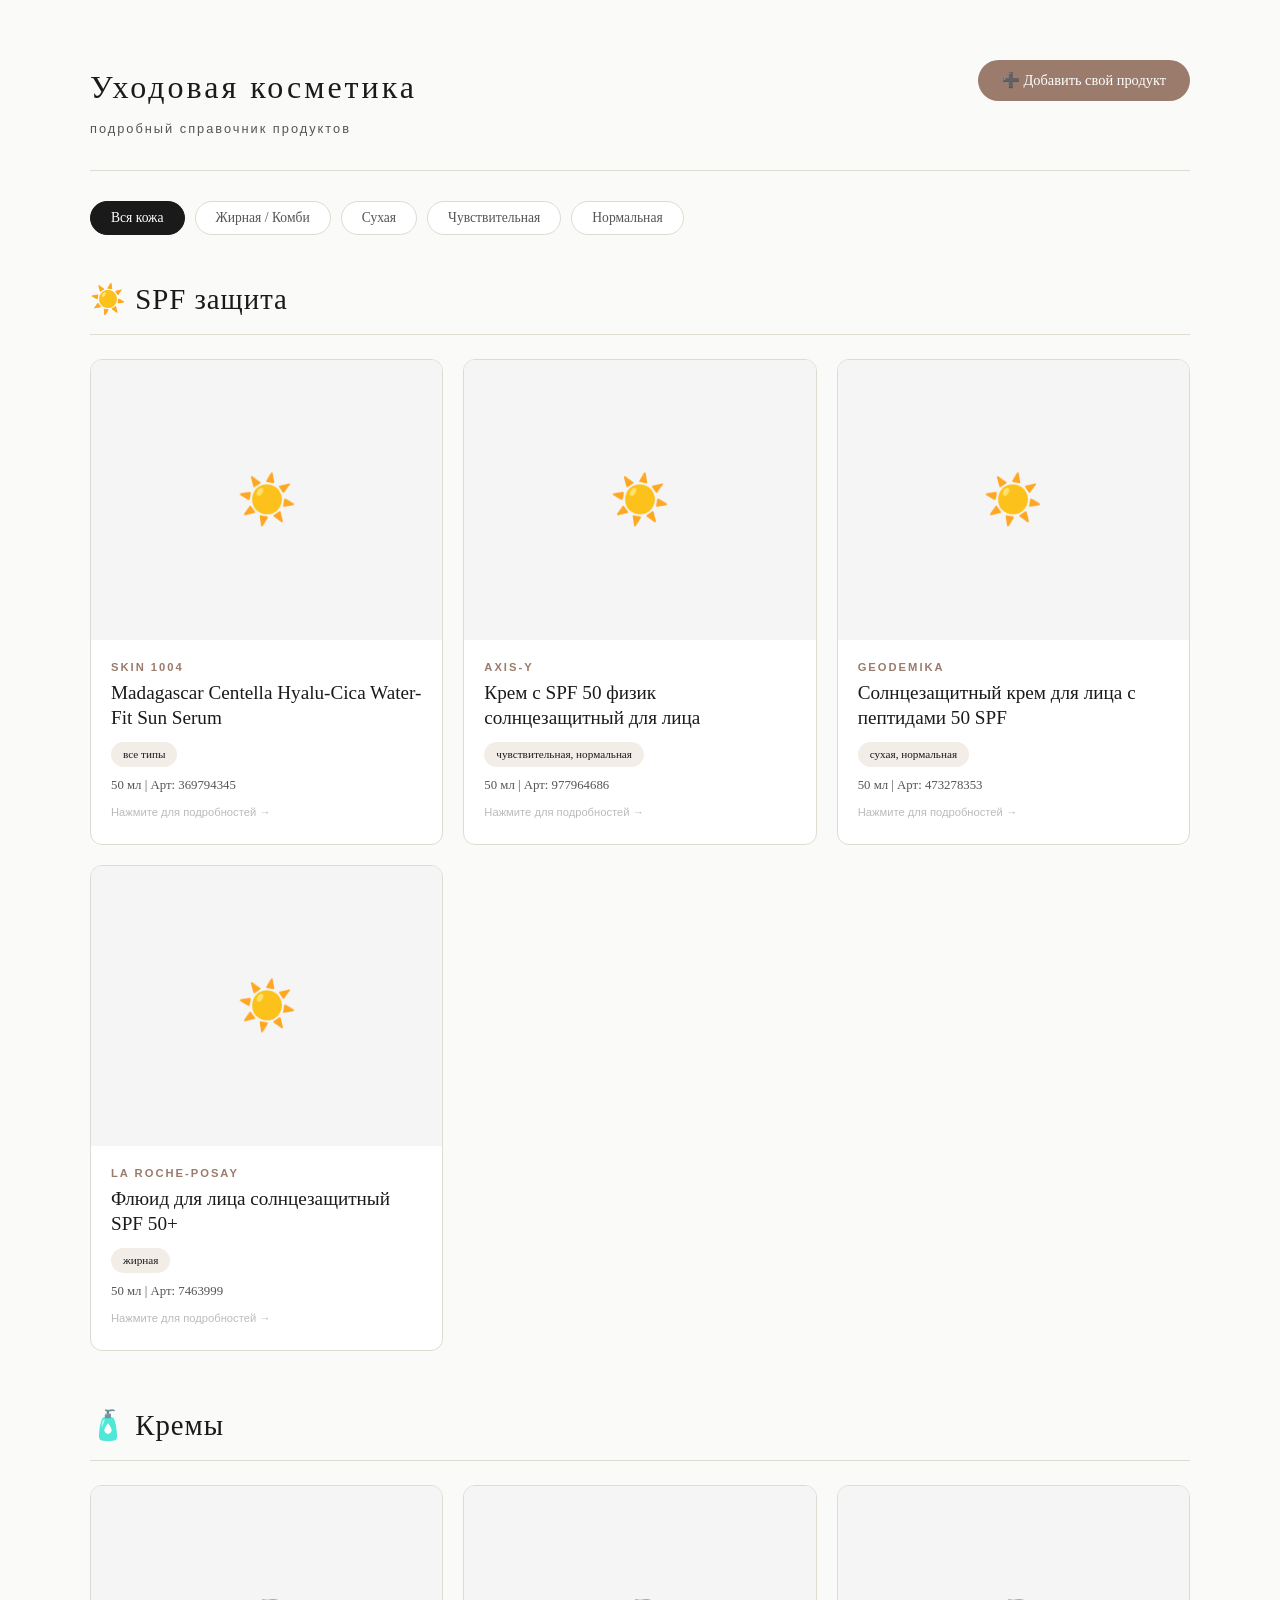
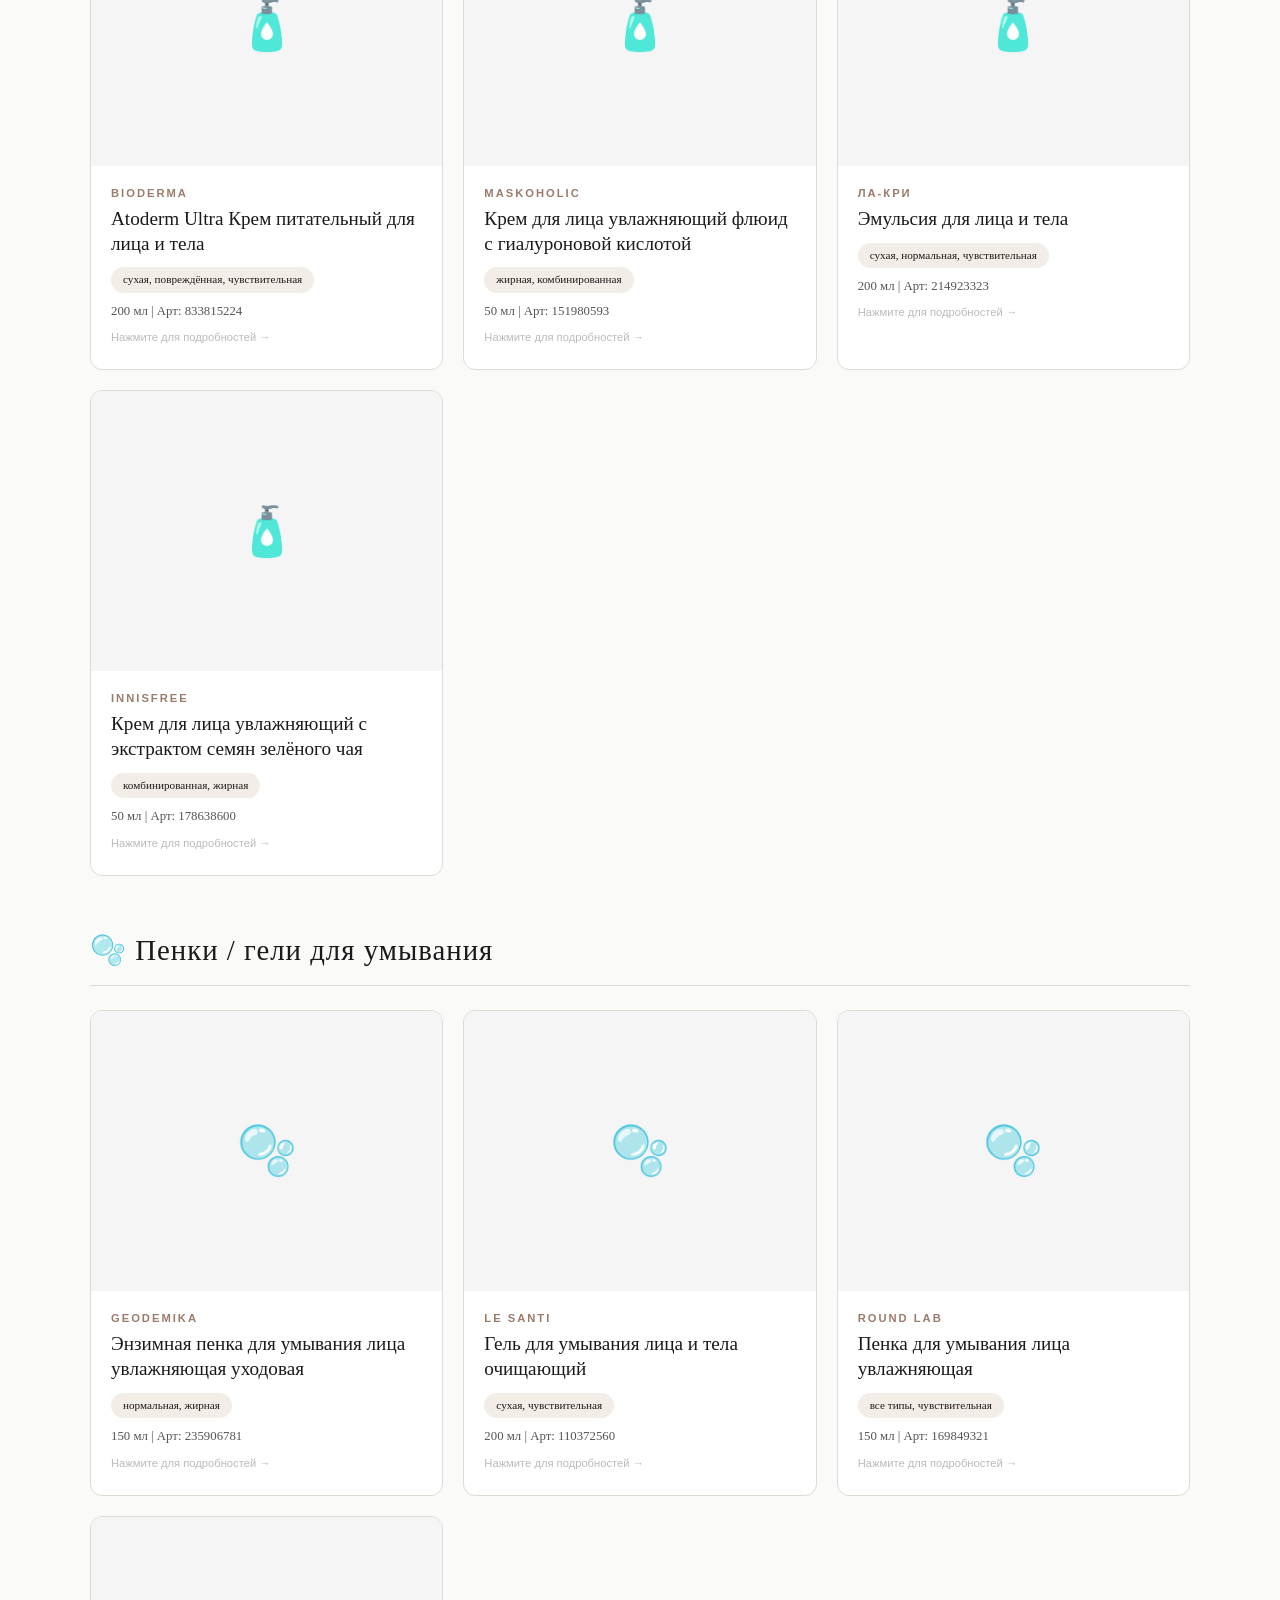
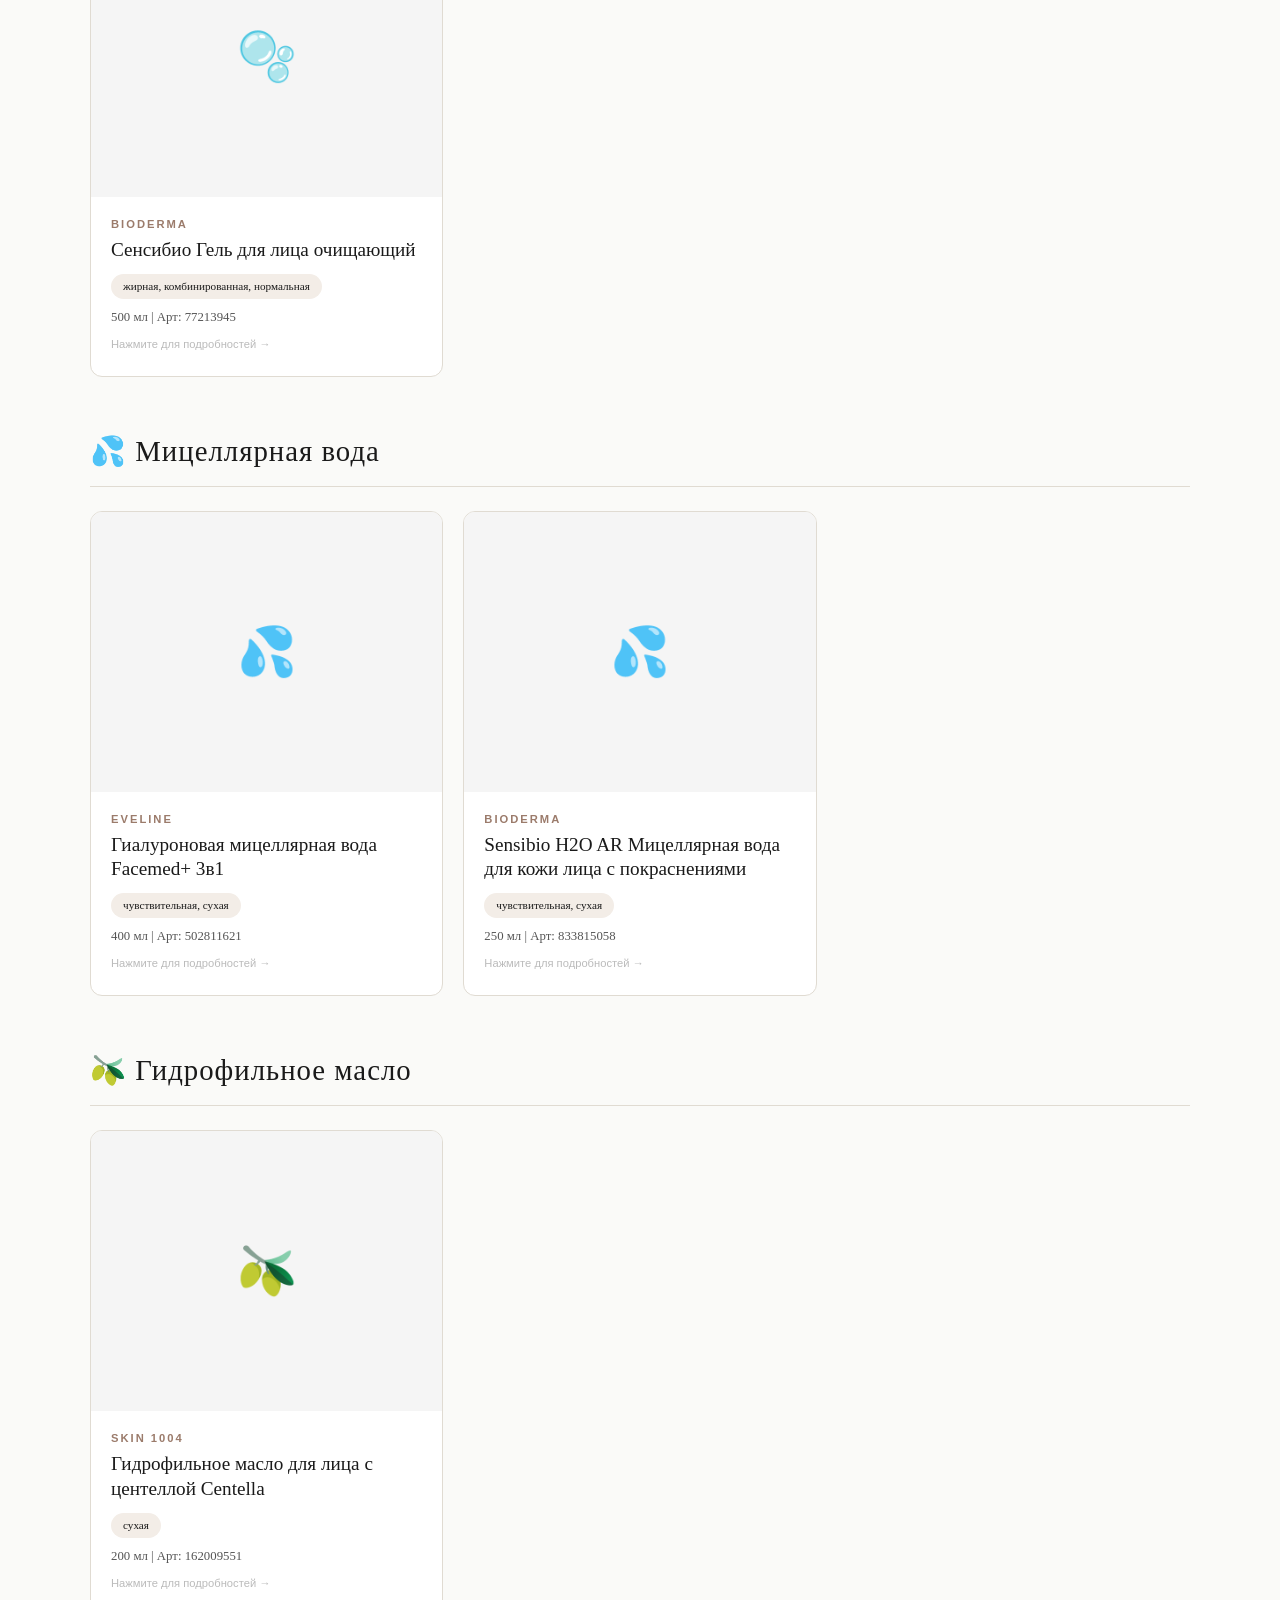
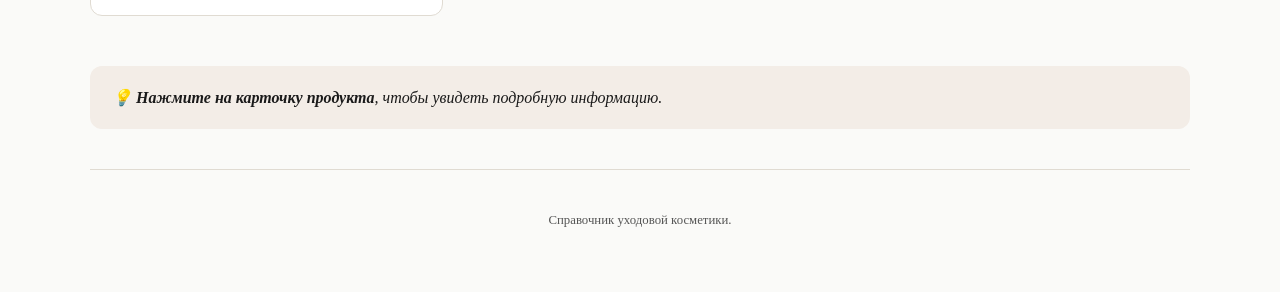
==== index.html @ 206b68cd "Update index.html" ====
<!DOCTYPE html>
<html lang="ru">
<head>
    <meta charset="UTF-8">
   <link rel="icon" type="image/png" href="лого-edited-free (carve.photos).png">
    <meta name="viewport" content="width=device-width, initial-scale=1.0">
    <title>Уходовая косметика | Справочник</title>
    <link rel="stylesheet" href="style.css">
</head>
<body>
    <div class="container">
        <header class="site-header">
            <div>
               <h1 class="site-title">Уходовая косметика
    <span class="site-subtitle">подробный справочник продуктов</span>
</h1>
            </div>
            <button class="add-product-btn" id="open-add-form">➕ Добавить свой продукт</button>
        </header>

        <div class="skin-nav">
            <button class="skin-btn active" data-filter="all">Вся кожа</button>
            <button class="skin-btn" data-filter="жирная">Жирная / Комби</button>
            <button class="skin-btn" data-filter="сухая">Сухая</button>
            <button class="skin-btn" data-filter="чувствительная">Чувствительная</button>
            <button class="skin-btn" data-filter="нормальная">Нормальная</button>
        </div>

        <div id="products-container"></div>

        <div class="note">
            💡 <strong>Нажмите на карточку продукта</strong>, чтобы увидеть подробную информацию.
        </div>

        <footer>
            <p>Справочник уходовой косметики<span class="secret-login" id="secret-login">.</span></p>
        </footer>
    </div>

    <!-- Модальное окно продукта -->
    <div class="modal-overlay" id="modal-overlay">
        <div class="modal">
            <button class="modal-close" id="modal-close">✕</button>
            <div class="modal-img-wrapper" id="modal-img-wrapper"></div>
            <div class="modal-body">
                <div class="modal-brand" id="modal-brand"></div>
                <div class="modal-name" id="modal-name"></div>
                <div class="modal-info-row">
                    <span id="modal-category"></span>
                    <span id="modal-skinType"></span>
                    <span id="modal-volume"></span>
                </div>
                <div class="modal-description" id="modal-description"></div>
                <div class="modal-details-block">
                    <h4>Состав и детали</h4>
                    <p id="modal-details"></p>
                </div>
            </div>
        </div>
    </div>

    <!-- Форма добавления -->
    <div class="modal-overlay" id="add-form-overlay">
        <div class="modal">
            <button class="modal-close" id="add-form-close">✕</button>
            <div class="modal-body">
                <h2 style="font-size: 1.5rem; margin-bottom: 20px;">➕ Добавить продукт</h2>
                <div class="form-group"><label>Бренд *</label><input type="text" id="user-brand" placeholder="SKIN 1004"></div>
                <div class="form-group"><label>Название *</label><input type="text" id="user-name" placeholder="Название"></div>
                <div class="form-group"><label>Категория</label><select id="user-category">
                    <option value="sunscreen">☀️ SPF защита</option>
                    <option value="cream">🧴 Крем</option>
                    <option value="micellar">💦 Мицеллярная вода</option>
                    <option value="oilcleanser">🫒 Гидрофильное масло</option>
                </select></div>
                <div class="form-group"><label>Тип кожи</label><input type="text" id="user-skinType" placeholder="жирная, чувствительная"></div>
                <div class="form-group"><label>Объём</label><input type="text" id="user-volume" placeholder="50 мл"></div>
                <div class="form-group">
                    <label>Фото</label>
                    <div class="file-upload-area" id="file-upload-area">
                        <span id="file-upload-text">📁 Нажмите, чтобы выбрать фото</span>
                        <input type="file" id="user-image-file" accept="image/*" style="display: none;">
                    </div>
                    <img id="user-image-preview" class="preview-img" src="" alt="Превью" style="display: none;">
                </div>
                <div class="form-group"><label>Описание</label><textarea id="user-description" rows="3" placeholder="Опишите продукт..."></textarea></div>
                <div class="form-group"><label>Детали (активы, состав)</label><input type="text" id="user-details" placeholder="SPF50+ | Центелла"></div>
                <button class="submit-btn" id="submit-product">Добавить</button>
                <p id="add-msg" style="margin-top: 10px; font-size: 0.85rem;"></p>
            </div>
        </div>
    </div>

    <!-- Вход в админку -->
    <div class="modal-overlay" id="login-overlay">
        <div class="modal" style="max-width: 400px;">
            <div class="modal-body" style="text-align: center;">
                <h3 style="font-family: Georgia, serif; font-size: 1.4rem; margin-bottom: 8px;">🔐 Вход для автора</h3>
                <p style="font-size: 0.85rem; color: #888; margin-bottom: 20px;">Введите пароль</p>
                <input type="password" id="login-password" placeholder="••••••••" style="width: 100%; padding: 12px; border: 1px solid #ccc; border-radius: 8px; font-size: 1rem; text-align: center; letter-spacing: 4px; margin-bottom: 16px;">
                <button class="submit-btn" id="login-btn">Войти</button>
                <button class="cancel-btn" id="login-cancel">Отмена</button>
                <p id="login-error" style="color: #c0392b; font-size: 0.8rem; margin-top: 8px; display: none;">Неверный пароль</p>
            </div>
        </div>
    </div>

    <!-- Админ-панель -->
    <div class="modal-overlay" id="admin-overlay">
        <div class="modal" style="max-width: 700px;">
            <div class="modal-body">
                <div style="display: flex; justify-content: space-between; align-items: center; margin-bottom: 20px;">
                    <h2 style="font-family: Georgia, serif; font-size: 1.5rem;">⚙️ Управление</h2>
                    <button class="cancel-btn" id="admin-close">Закрыть</button>
                </div>
                <p style="font-size: 0.85rem; color: #888; margin-bottom: 16px;">Пользовательские продукты:</p>
                <div id="admin-product-list" style="max-height: 400px; overflow-y: auto; border: 1px solid #e0dbd2; border-radius: 8px;"></div>
            </div>
        </div>
    </div>

    <script src="products.js"></script>
    <script src="script.js"></script>
</body>
</html>
---- style.css ----
* {
    margin: 0;
    padding: 0;
    box-sizing: border-box;
}

body {
    font-family: Georgia, 'Times New Roman', serif;
    background: #fafaf8;
    color: #1a1a1a;
    line-height: 1.7;
    padding: 20px;
}

.container {
    max-width: 1100px;
    margin: 0 auto;
}

/* Шапка */
.site-header {
    padding: 40px 0 30px;
    border-bottom: 1px solid #e0dbd2;
    margin-bottom: 30px;
    display: flex;
    justify-content: space-between;
    align-items: flex-start;
    flex-wrap: wrap;
    gap: 16px;
}

.site-title {
    font-size: 2rem;
    letter-spacing: 3px;
    font-weight: normal;
}

.site-subtitle {
    display: block;
    font-size: 0.8rem;
    color: #555;
    letter-spacing: 2px;
    font-family: 'Segoe UI', Arial, sans-serif;
    margin-top: 4px;
}

/* Фильтры */
.skin-nav {
    display: flex;
    gap: 10px;
    flex-wrap: wrap;
    margin-bottom: 40px;
}

.skin-btn {
    border: 1px solid #e0dbd2;
    background: white;
    padding: 8px 20px;
    border-radius: 30px;
    cursor: pointer;
    font-size: 0.85rem;
    font-family: Georgia, serif;
    transition: 0.2s;
    color: #555;
}

.skin-btn.active,
.skin-btn:hover {
    background: #1a1a1a;
    color: white;
    border-color: #1a1a1a;
}

/* Карточки */
.section {
    margin-bottom: 50px;
}

.section-heading {
    font-size: 1.8rem;
    font-weight: normal;
    border-bottom: 1px solid #e0dbd2;
    padding-bottom: 10px;
    margin-bottom: 24px;
    letter-spacing: 1px;
}

.cards-grid {
    display: grid;
    grid-template-columns: repeat(auto-fill, minmax(280px, 1fr));
    gap: 20px;
}

.card {
    background: white;
    border: 1px solid #e0dbd2;
    border-radius: 12px;
    overflow: hidden;
    transition: transform 0.2s, box-shadow 0.2s;
    cursor: pointer;
}

.card:hover {
    transform: translateY(-4px);
    box-shadow: 0 12px 30px rgba(0, 0, 0, 0.08);
}

.card-img-wrapper {
    width: 100%;
    height: 280px;
    background: #f5f5f5;
    display: flex;
    align-items: center;
    justify-content: center;
    font-size: 3rem;
    position: relative;
    overflow: hidden;
}

.card-img-wrapper img {
    width: 100%;
    height: 100%;
    object-fit: contain;
    position: absolute;
    top: 0;
    left: 0;
    background: white;
}

.card-body {
    padding: 18px 20px 22px;
}

.card-brand {
    font-size: 0.7rem;
    text-transform: uppercase;
    letter-spacing: 2px;
    color: #9b7b6b;
    margin-bottom: 4px;
    font-family: 'Segoe UI', Arial, sans-serif;
    font-weight: 600;
}

.card-name {
    font-size: 1.2rem;
    margin-bottom: 8px;
    line-height: 1.3;
}

.card-type {
    display: inline-block;
    background: #f3ede7;
    padding: 3px 12px;
    border-radius: 20px;
    font-size: 0.7rem;
    margin-bottom: 8px;
}

.card-volume {
    font-size: 0.8rem;
    color: #555;
}

.card-click-hint {
    font-size: 0.7rem;
    color: #bbb;
    margin-top: 6px;
    font-family: 'Segoe UI', Arial, sans-serif;
}

.note {
    background: #f3ede7;
    padding: 18px 22px;
    border-radius: 12px;
    margin: 30px 0;
    font-style: italic;
}

/* Кнопка добавить */
.add-product-btn {
    background: #9b7b6b;
    color: white;
    border: none;
    padding: 12px 24px;
    border-radius: 30px;
    cursor: pointer;
    font-size: 0.9rem;
    font-family: Georgia, serif;
    transition: 0.2s;
    white-space: nowrap;
}

.add-product-btn:hover {
    background: #7d6255;
}

/* Секретный вход */
.secret-login {
    color: inherit;
    text-decoration: none;
    cursor: pointer;
}

.secret-login:hover {
    color: #9b7b6b;
}

footer {
    text-align: center;
    padding: 40px 0;
    color: #555;
    font-size: 0.8rem;
    border-top: 1px solid #e0dbd2;
    margin-top: 40px;
}

/* Модальное окно */
.modal-overlay {
    display: none;
    position: fixed;
    top: 0;
    left: 0;
    width: 100%;
    height: 100%;
    background: rgba(0, 0, 0, 0.55);
    z-index: 2000;
    justify-content: center;
    align-items: center;
    padding: 20px;
}

.modal-overlay.show {
    display: flex;
}

.modal {
    background: white;
    border-radius: 20px;
    max-width: 600px;
    width: 100%;
    max-height: 90vh;
    overflow-y: auto;
    box-shadow: 0 25px 60px rgba(0, 0, 0, 0.2);
    position: relative;
    font-family: Georgia, serif;
}

.modal-close {
    position: absolute;
    top: 16px;
    right: 20px;
    background: rgba(255, 255, 255, 0.9);
    border: none;
    font-size: 1.8rem;
    cursor: pointer;
    width: 40px;
    height: 40px;
    border-radius: 50%;
    display: flex;
    align-items: center;
    justify-content: center;
    z-index: 10;
    color: #333;
}

.modal-close:hover {
    background: #eee;
}

.modal-img-wrapper {
    width: 100%;
    height: 400px;
    background: #f5f5f5;
    display: flex;
    align-items: center;
    justify-content: center;
    font-size: 5rem;
    border-radius: 20px 20px 0 0;
    position: relative;
    overflow: hidden;
}

.modal-img-wrapper img {
    width: 100%;
    height: 100%;
    object-fit: contain;
    position: absolute;
    top: 0;
    left: 0;
    background: white;
}

.modal-body {
    padding: 28px 30px 30px;
}

.modal-brand {
    font-size: 0.75rem;
    text-transform: uppercase;
    letter-spacing: 2px;
    color: #9b7b6b;
    margin-bottom: 6px;
    font-family: 'Segoe UI', Arial, sans-serif;
    font-weight: 600;
}

.modal-name {
    font-size: 1.8rem;
    margin-bottom: 12px;
    line-height: 1.2;
}

.modal-info-row {
    display: flex;
    gap: 16px;
    flex-wrap: wrap;
    margin-bottom: 16px;
    font-size: 0.85rem;
    color: #555;
}

.modal-info-row span {
    background: #f3ede7;
    padding: 5px 14px;
    border-radius: 20px;
}

.modal-description {
    font-size: 1rem;
    line-height: 1.8;
    margin-bottom: 20px;
    color: #333;
}

.modal-details-block {
    background: #fafaf8;
    padding: 18px 20px;
    border-radius: 12px;
    border: 1px solid #e0dbd2;
}

.modal-details-block h4 {
    font-size: 0.8rem;
    text-transform: uppercase;
    letter-spacing: 2px;
    margin-bottom: 8px;
    color: #9b7b6b;
    font-family: 'Segoe UI', Arial, sans-serif;
}

.modal-details-block p {
    font-size: 0.9rem;
    color: #444;
}

/* Формы */
.form-group {
    margin-bottom: 16px;
}

.form-group label {
    display: block;
    font-weight: bold;
    margin-bottom: 4px;
    font-size: 0.85rem;
    font-family: 'Segoe UI', Arial, sans-serif;
}

.form-group input,
.form-group select,
.form-group textarea {
    width: 100%;
    padding: 10px 12px;
    border: 1px solid #ccc;
    border-radius: 8px;
    font-size: 0.9rem;
    font-family: inherit;
}

.form-group textarea {
    resize: vertical;
}

/* Загрузка фото */
.file-upload-area {
    border: 2px dashed #ccc;
    padding: 20px;
    text-align: center;
    border-radius: 8px;
    cursor: pointer;
    transition: 0.2s;
    font-size: 0.9rem;
    color: #888;
    font-family: 'Segoe UI', Arial, sans-serif;
}

.file-upload-area:hover {
    border-color: #9b7b6b;
    color: #9b7b6b;
}

.preview-img {
    max-width: 200px;
    max-height: 150px;
    border-radius: 8px;
    margin-top: 10px;
    object-fit: contain;
}

.submit-btn {
    background: #2c3e50;
    color: white;
    border: none;
    padding: 12px 28px;
    border-radius: 8px;
    cursor: pointer;
    font-size: 0.9rem;
    font-weight: bold;
    transition: 0.2s;
}

.submit-btn:hover {
    background: #1a252f;
}

.cancel-btn {
    background: #eee;
    color: #333;
    border: none;
    padding: 10px 20px;
    border-radius: 8px;
    cursor: pointer;
    font-size: 0.9rem;
}

/* Админ-список */
.admin-product-item {
    padding: 12px 16px;
    border-bottom: 1px solid #eee;
    cursor: pointer;
    font-size: 0.9rem;
    display: flex;
    justify-content: space-between;
    align-items: center;
}

.admin-product-item:hover {
    background: #fdf2f2;
}

.admin-product-item .delete-btn {
    background: #c0392b;
    color: white;
    border: none;
    padding: 6px 14px;
    border-radius: 6px;
    cursor: pointer;
    font-size: 0.8rem;
}

.admin-product-item .user-badge {
    background: #f3ede7;
    padding: 2px 8px;
    border-radius: 10px;
    font-size: 0.7rem;
    margin-left: 8px;
}

@media (max-width: 600px) {
    .card-img-wrapper {
        height: 220px;
    }

    .modal-img-wrapper {
        height: 280px;
    }

    .modal-body {
        padding: 20px;
    }
}

.admin-product-item .edit-btn {
    background: #9b7b6b;
    color: white;
    border: none;
    padding: 6px 10px;
    border-radius: 6px;
    cursor: pointer;
    font-size: 0.8rem;
    margin-right: 6px;
}

.admin-product-item .edit-btn:hover {
    background: #7d6255;
}
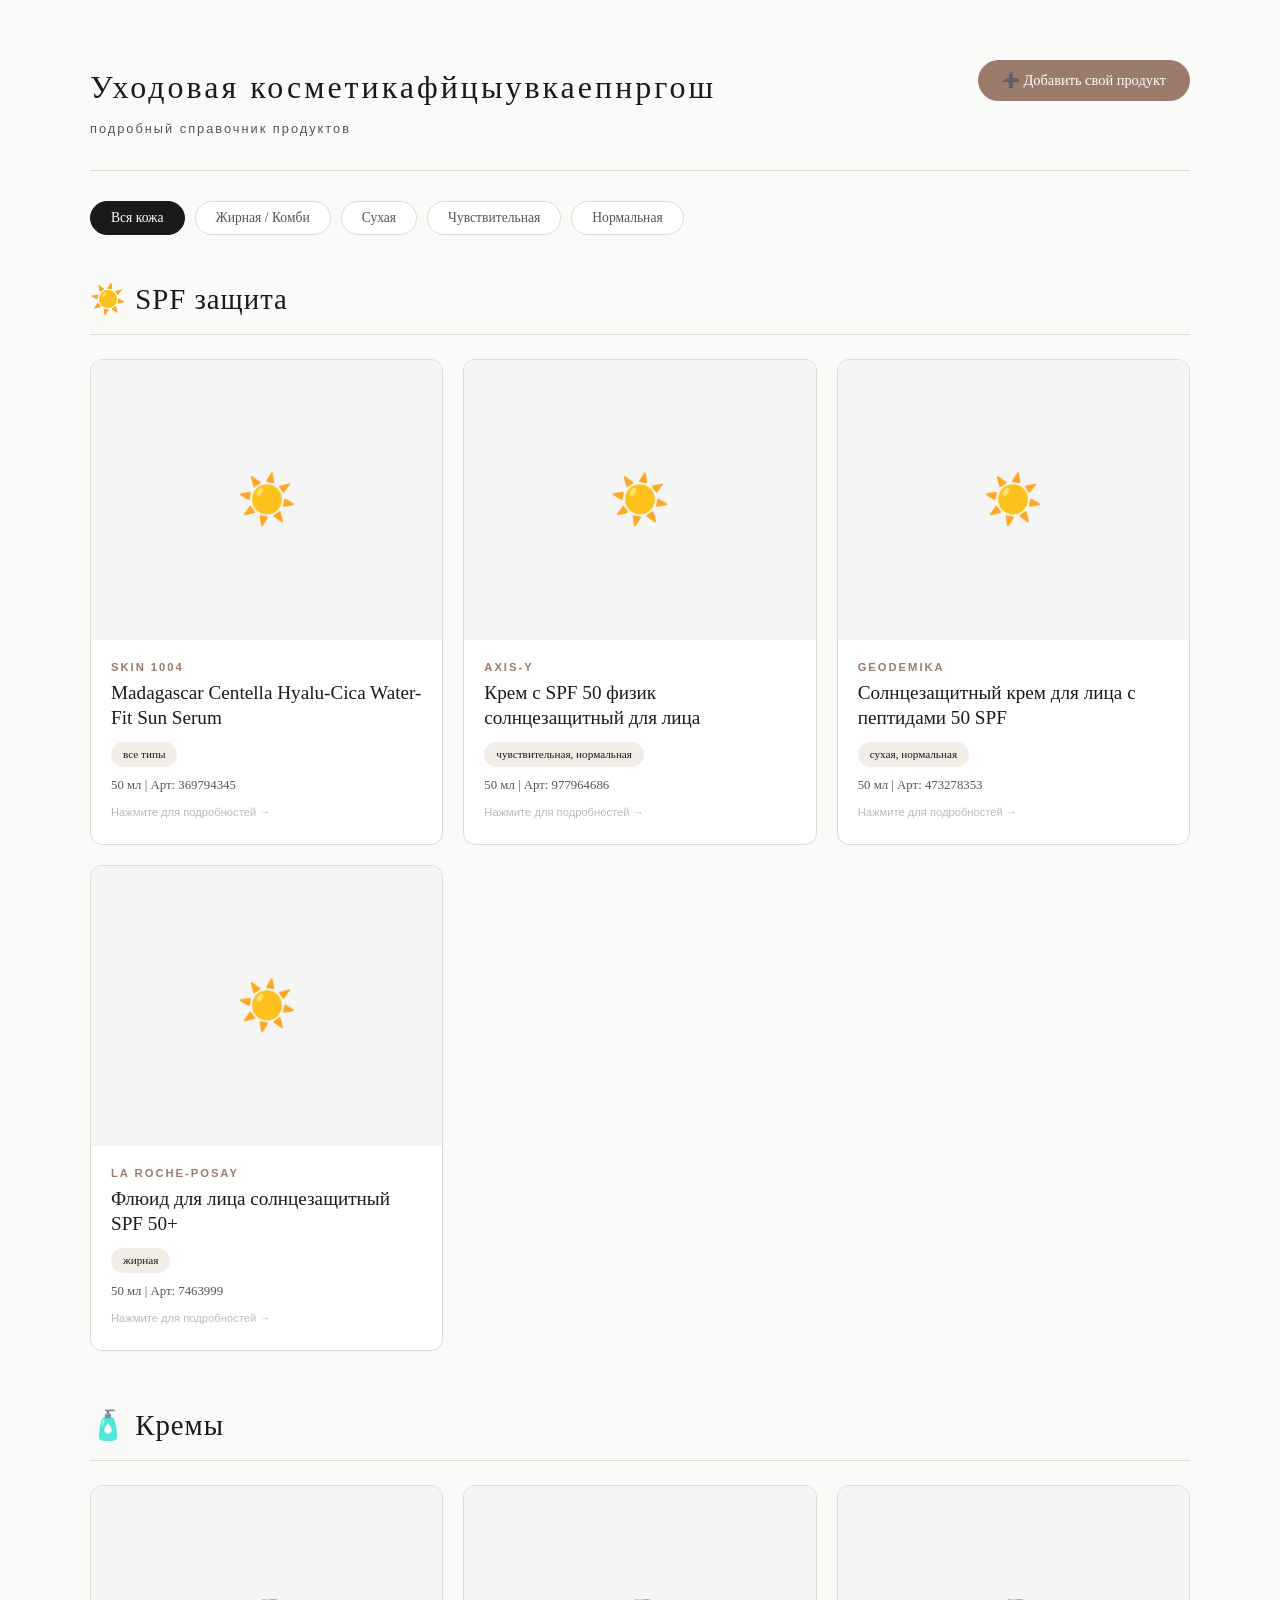
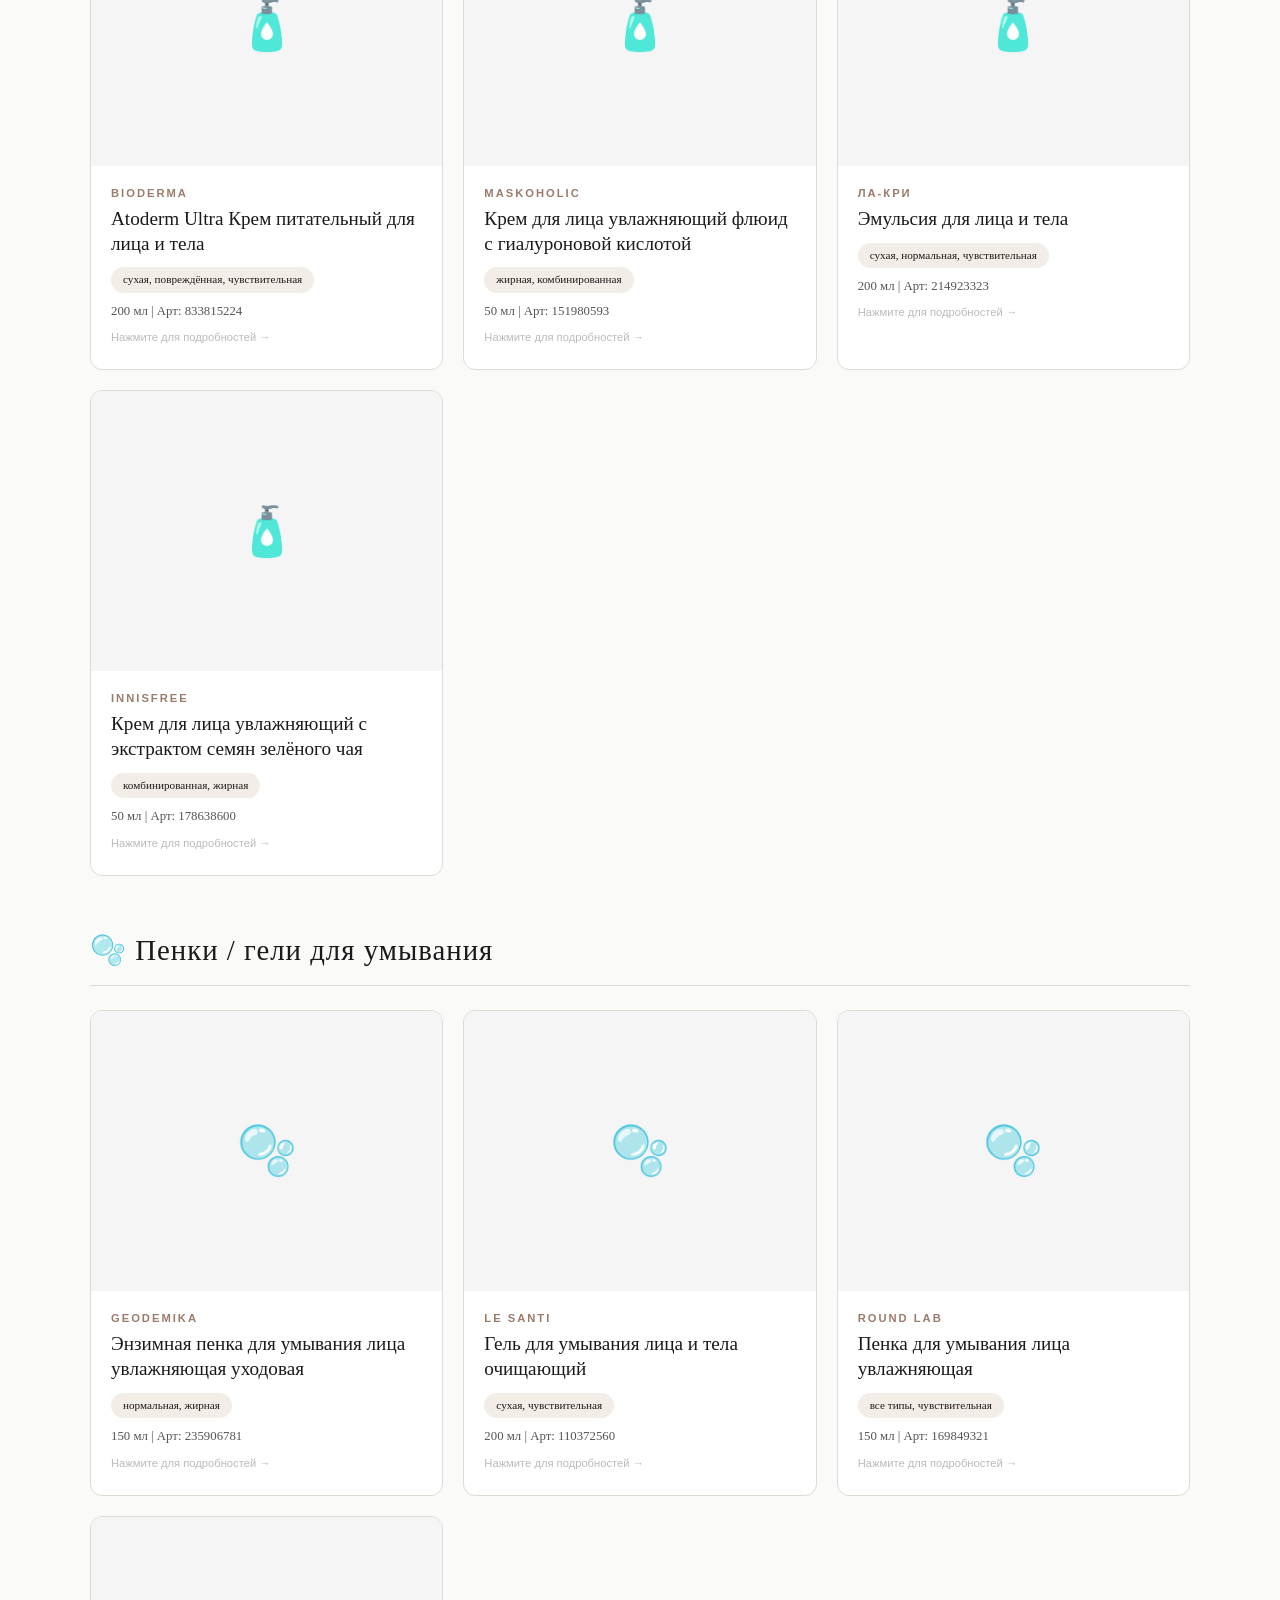
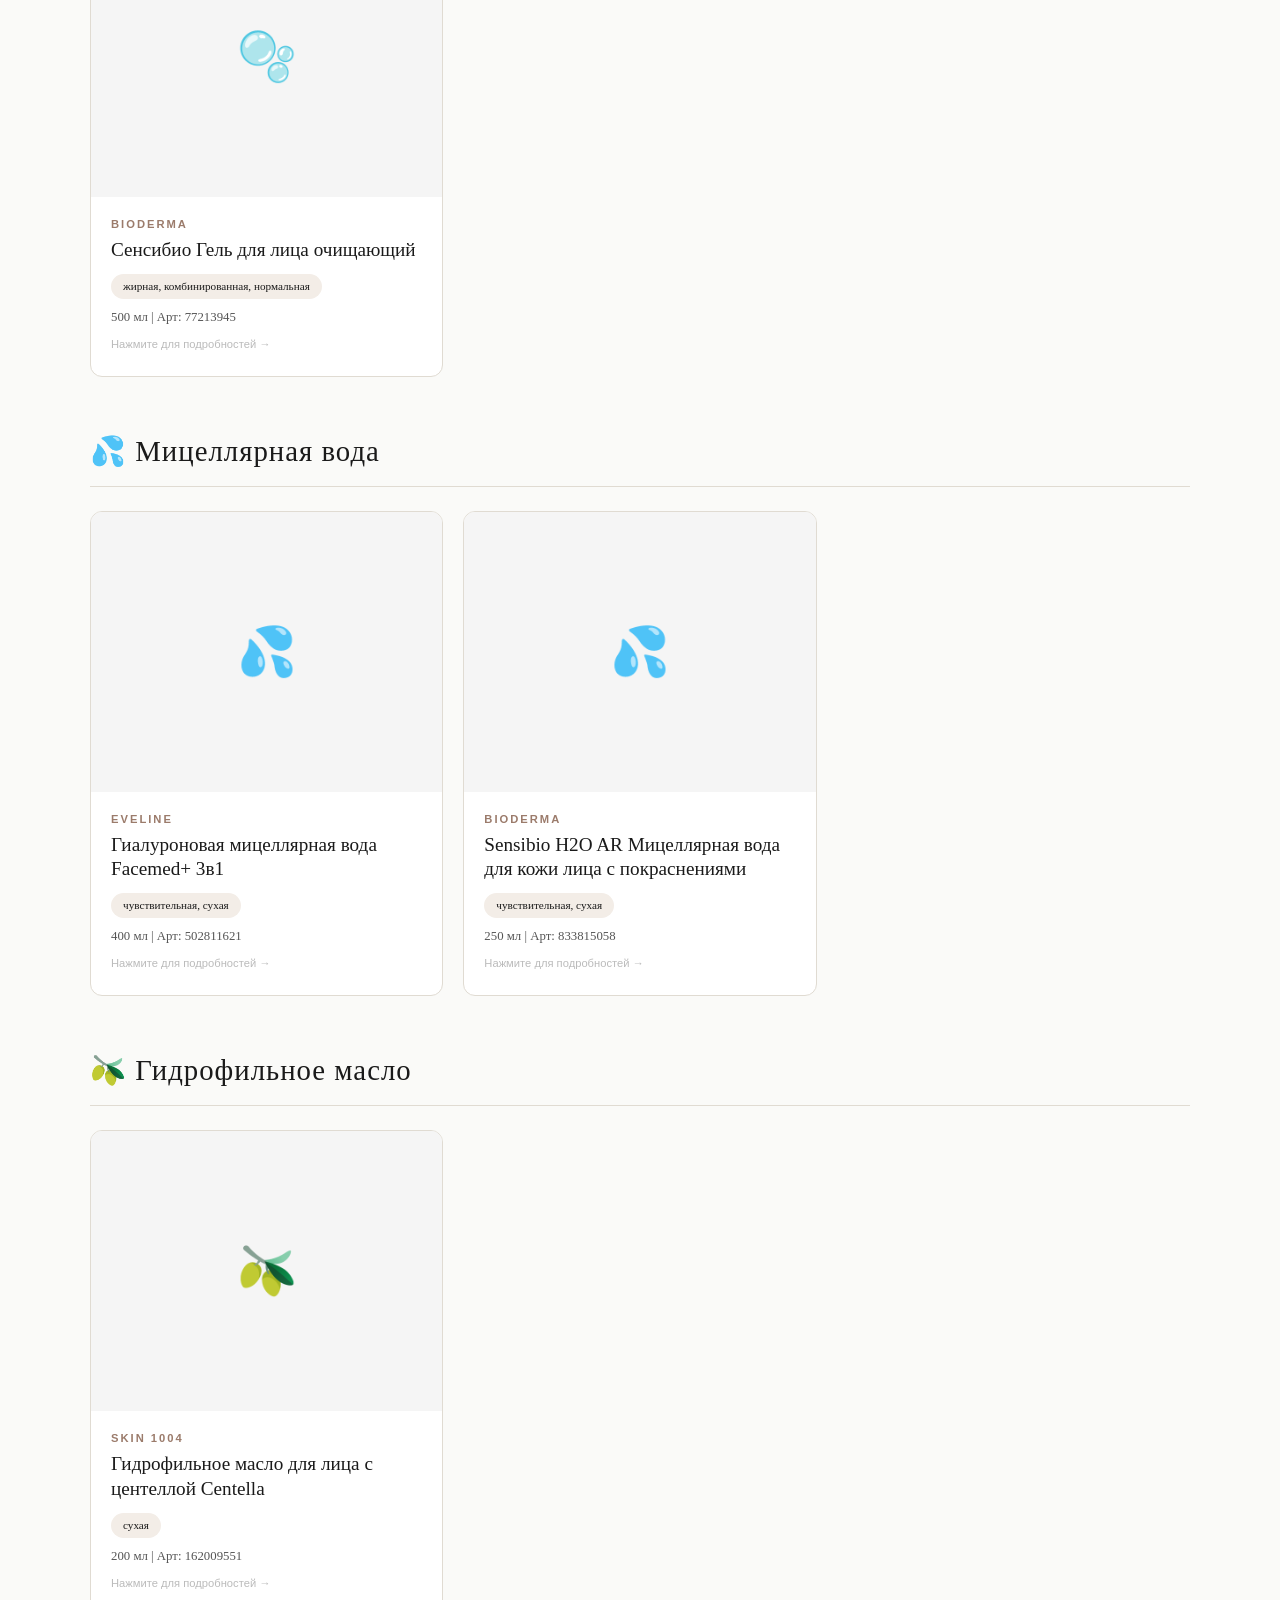
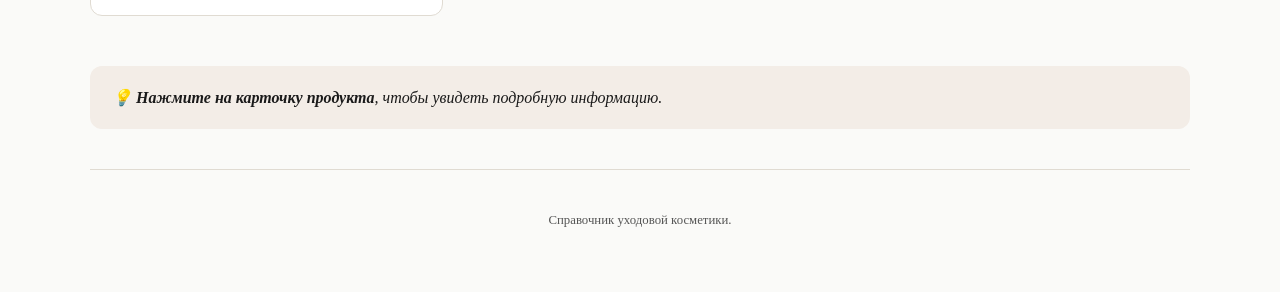
==== commit 227a22e7: "Update index.html" ====
--- a/index.html
+++ b/index.html
@@ -11,7 +11,7 @@
     <div class="container">
         <header class="site-header">
             <div>
-               <h1 class="site-title">Уходовая косметика
+               <h1 class="site-title">Уходовая косметикафйцыувкаепнргош
     <span class="site-subtitle">подробный справочник продуктов</span>
 </h1>
             </div>
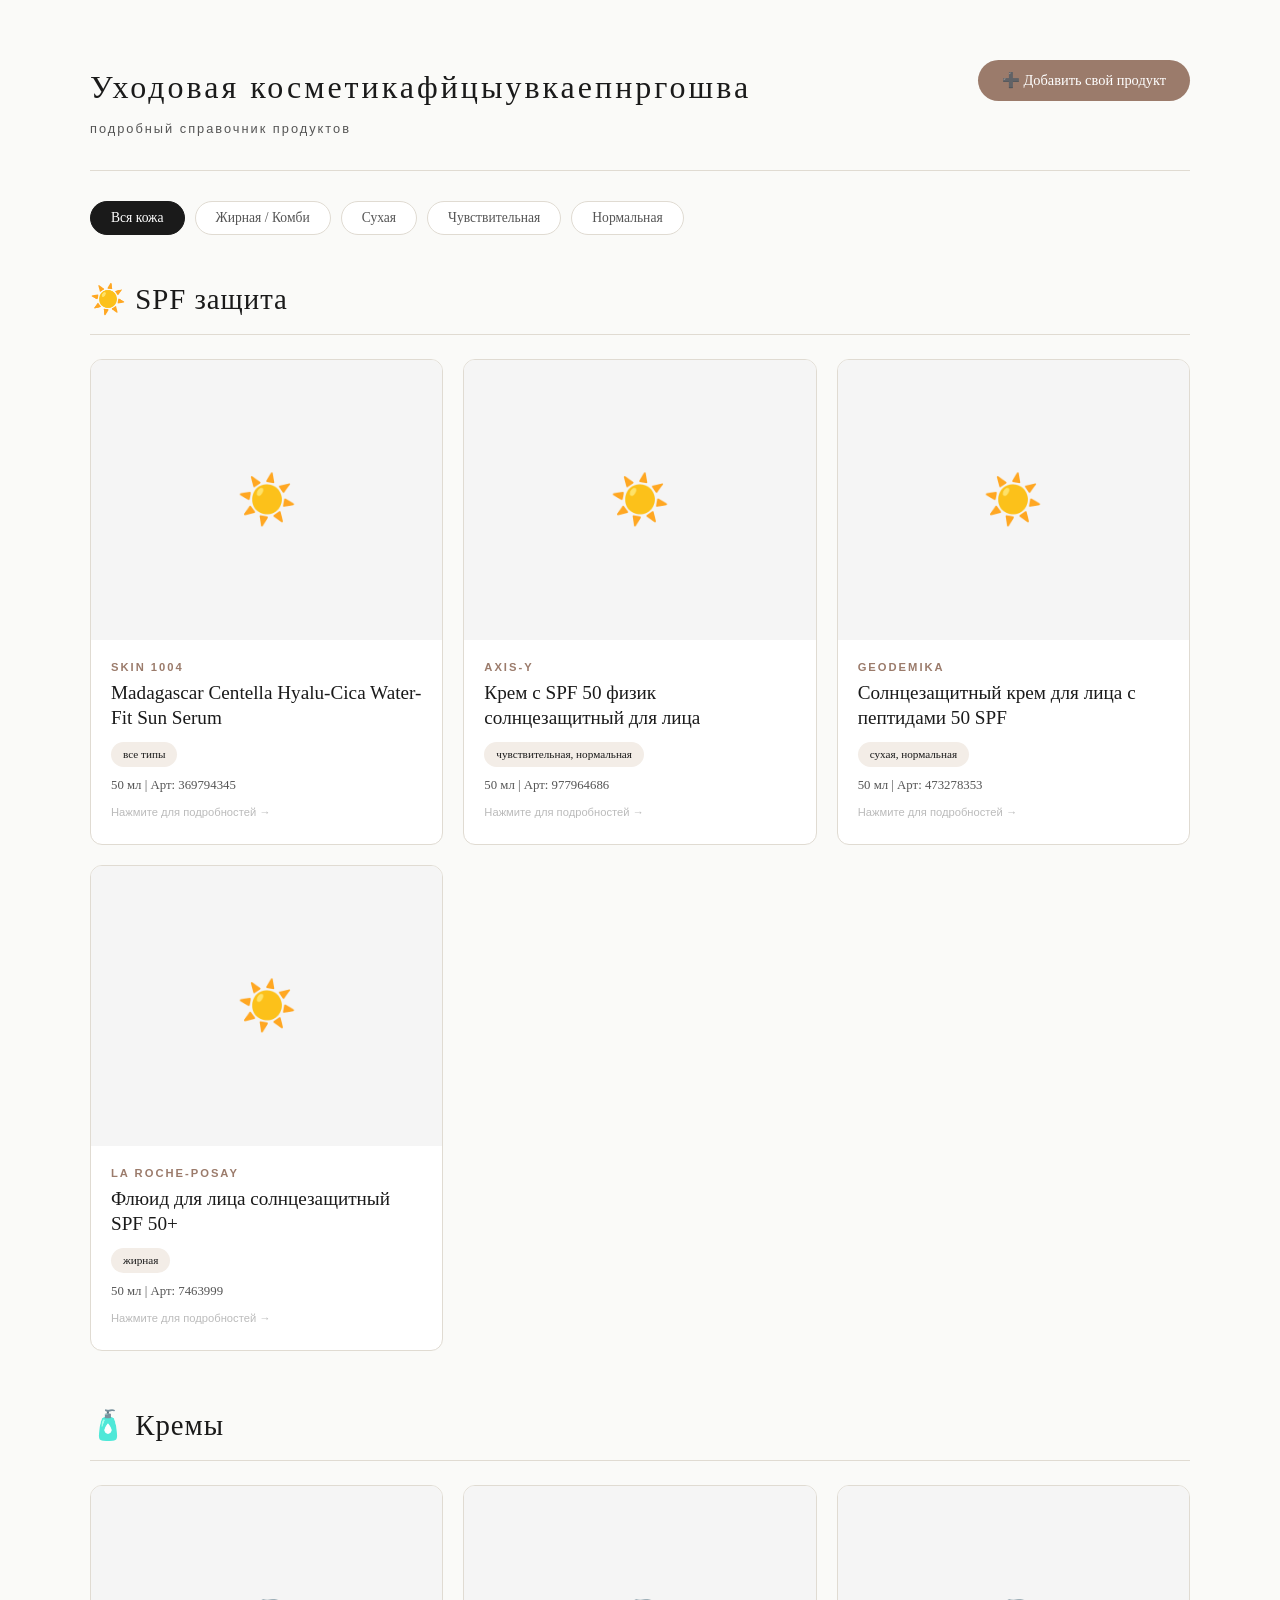
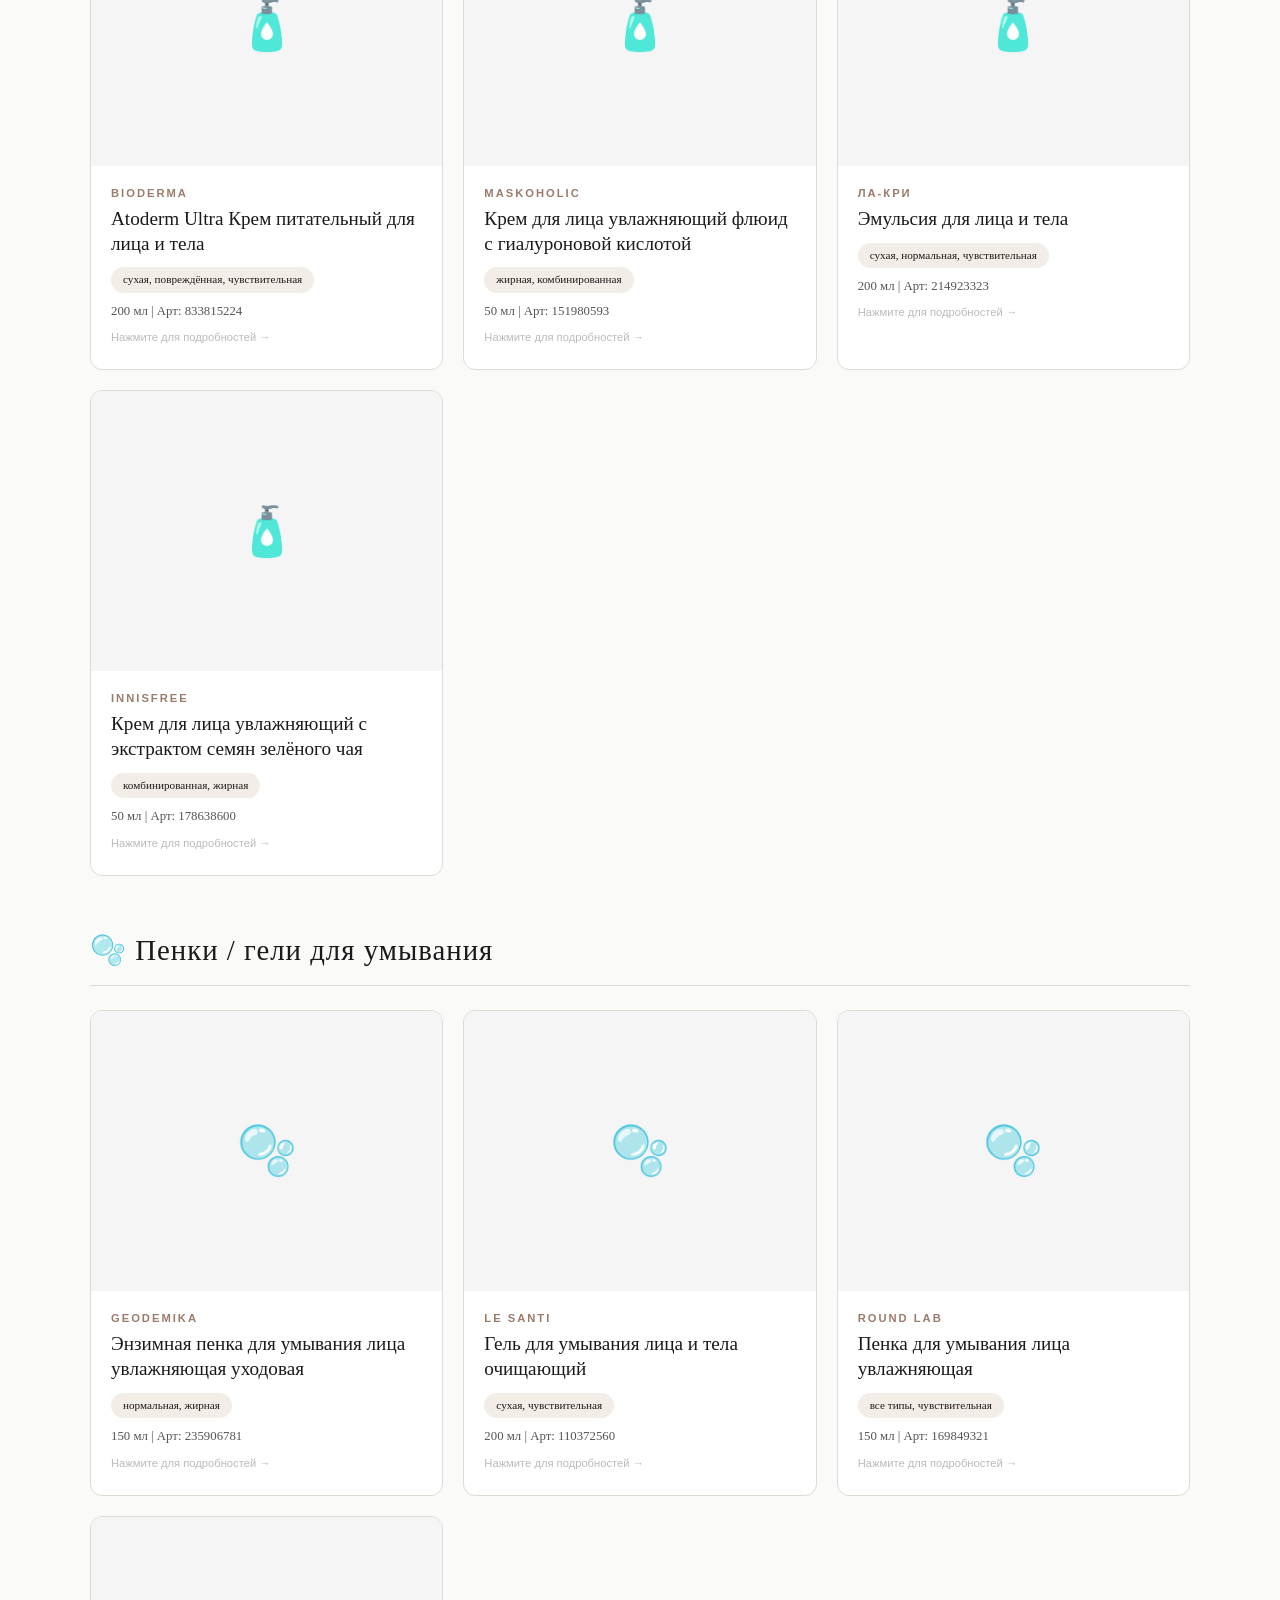
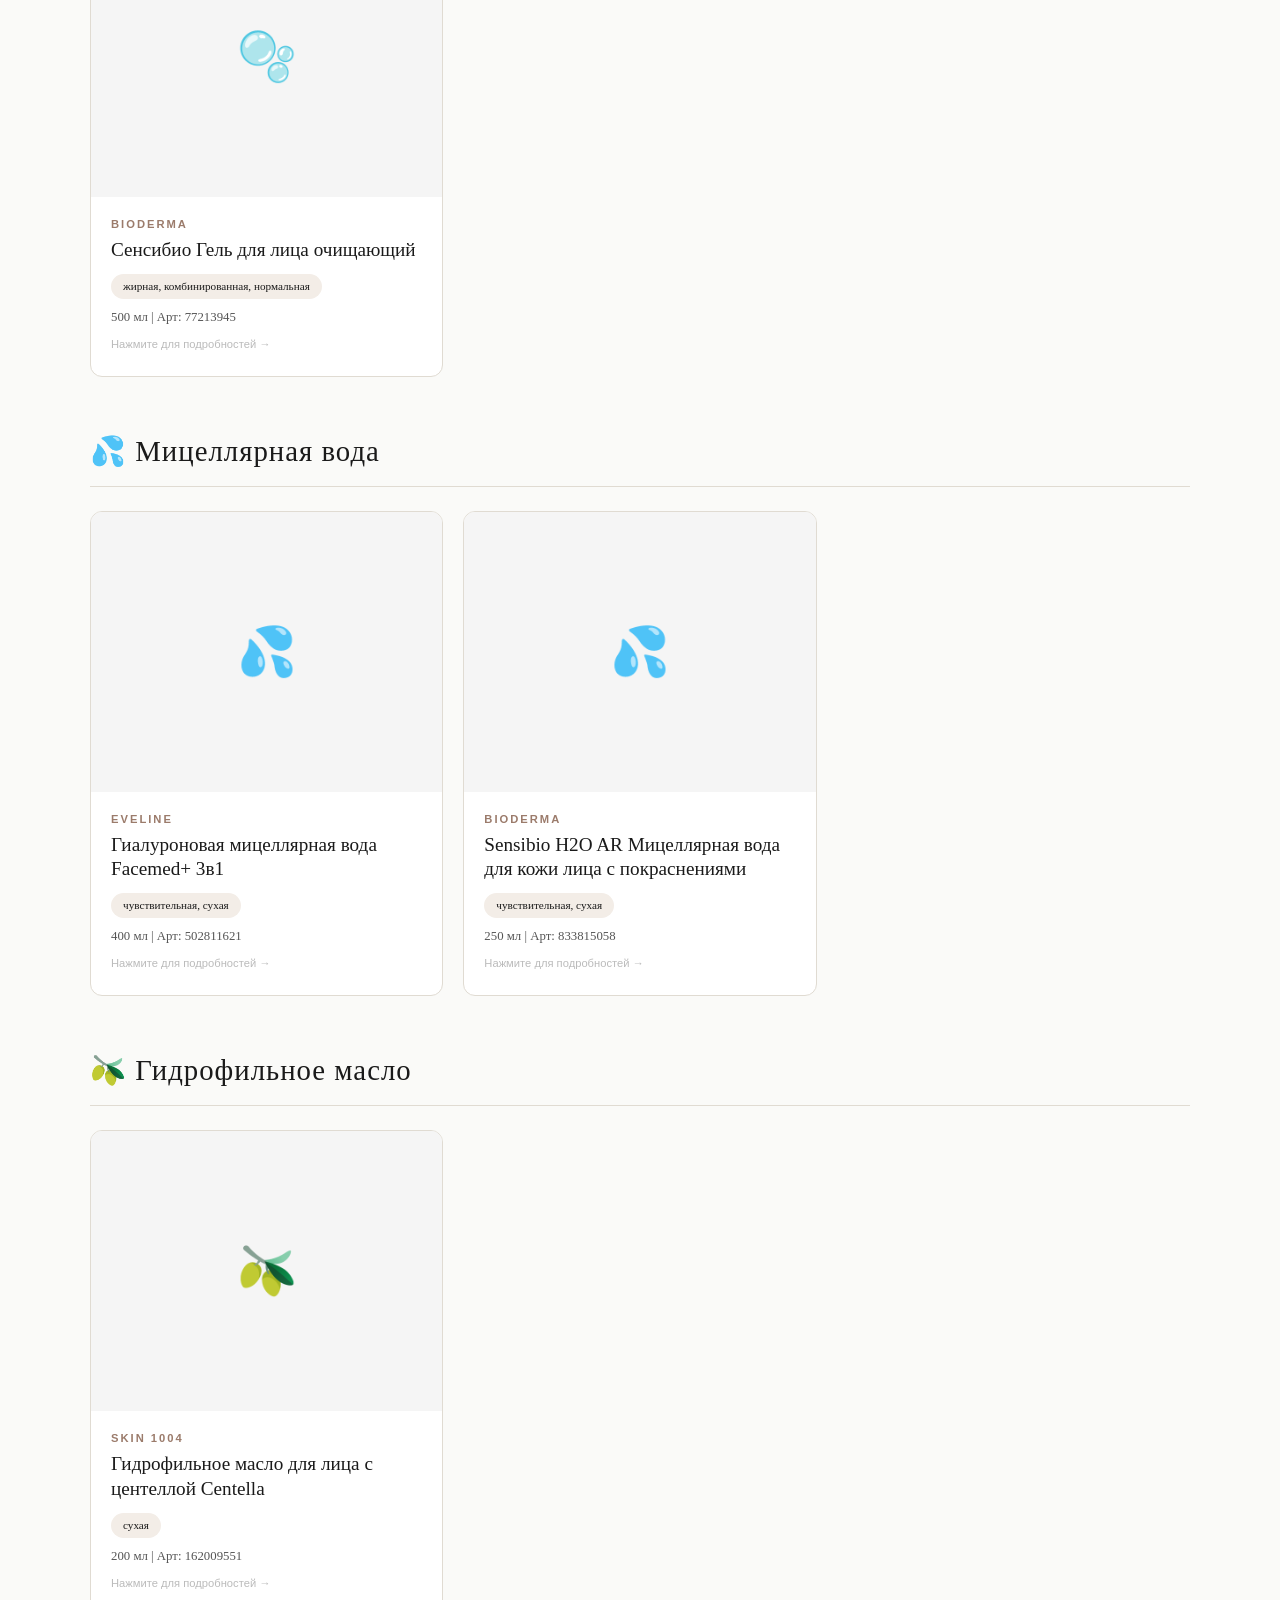
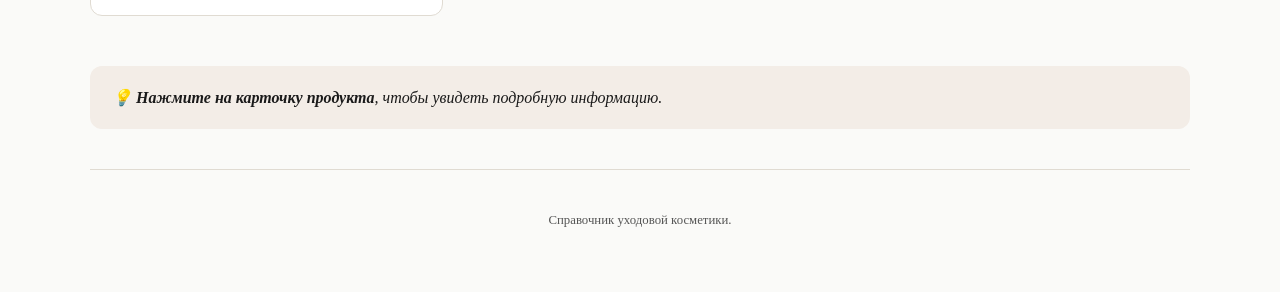
==== commit ac146143: "Update index.html" ====
--- a/index.html
+++ b/index.html
@@ -11,7 +11,7 @@
     <div class="container">
         <header class="site-header">
             <div>
-               <h1 class="site-title">Уходовая косметикафйцыувкаепнргош
+               <h1 class="site-title">Уходовая косметикафйцыувкаепнргошва
     <span class="site-subtitle">подробный справочник продуктов</span>
 </h1>
             </div>
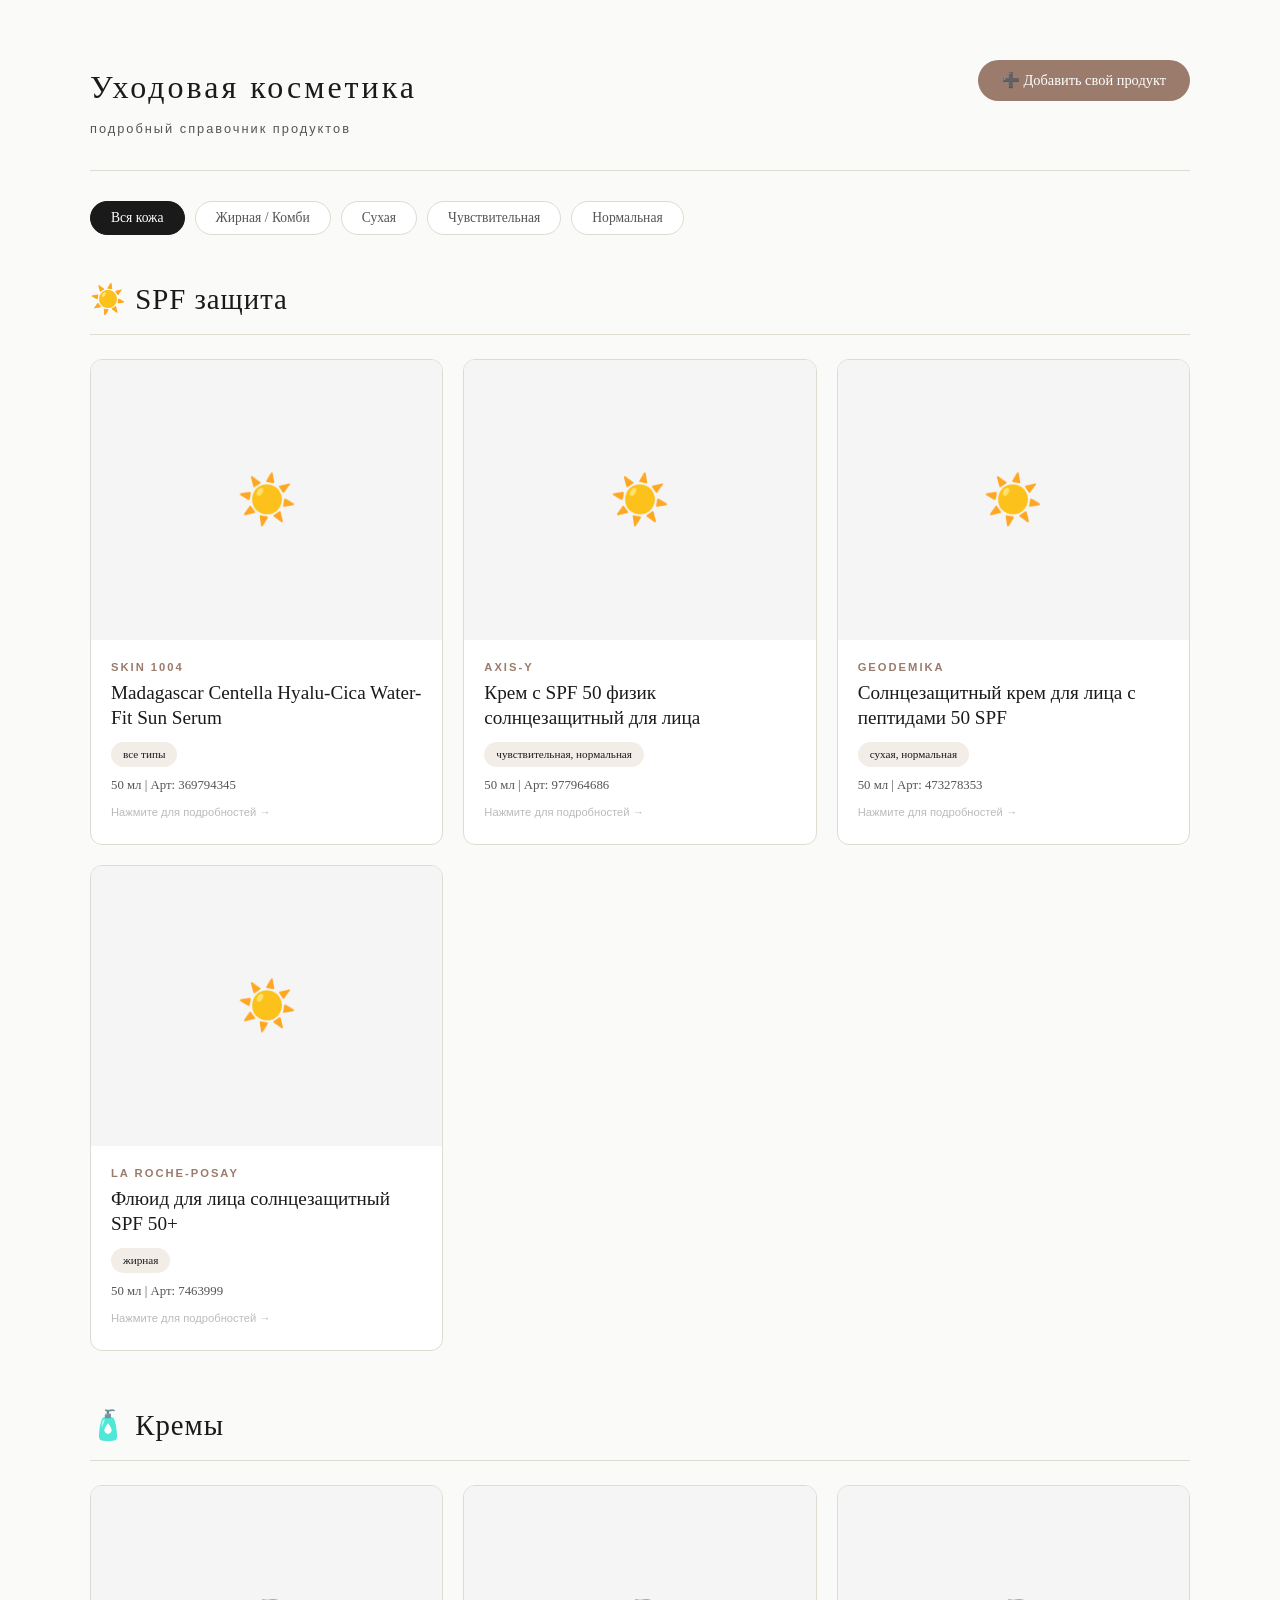
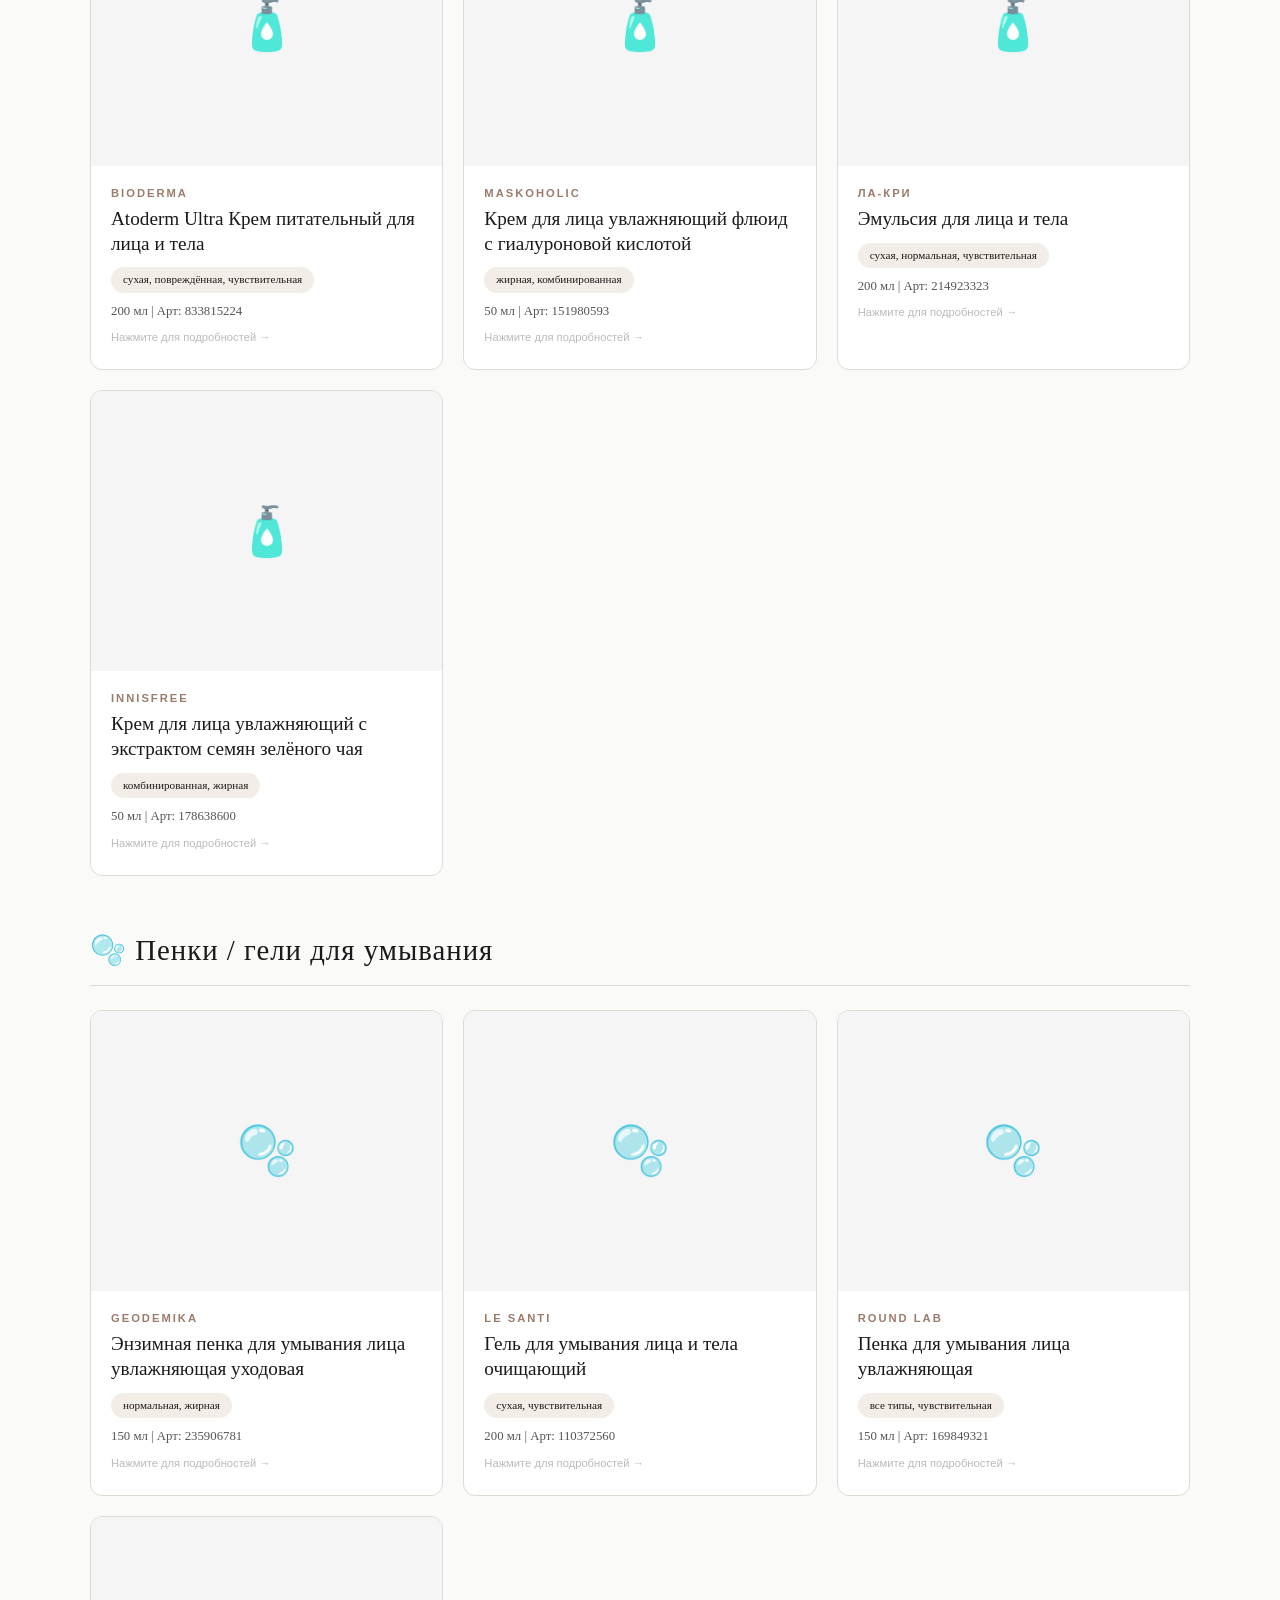
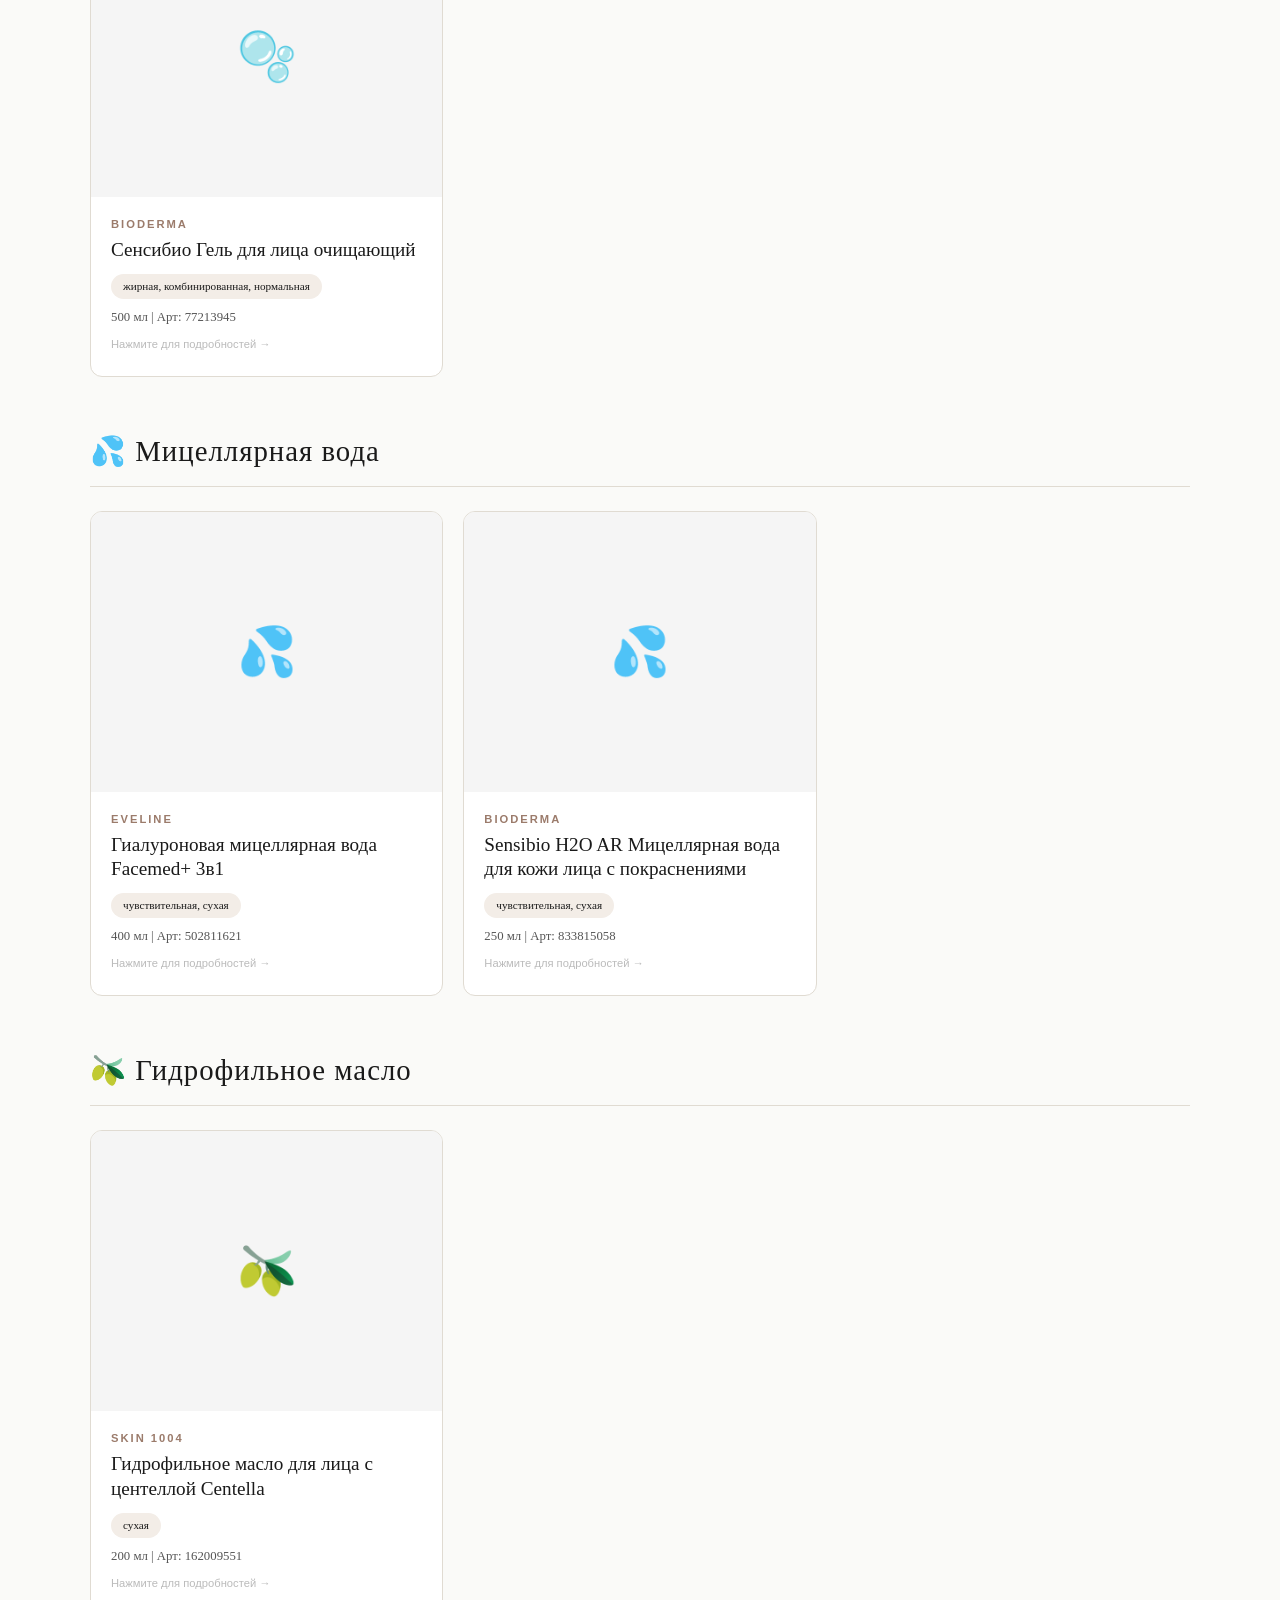
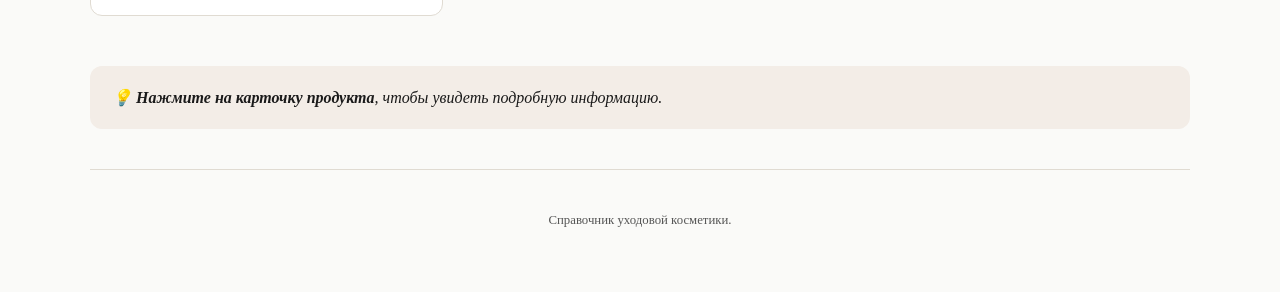
==== commit 8b627ba4: "Update index.html" ====
--- a/index.html
+++ b/index.html
@@ -11,7 +11,7 @@
     <div class="container">
         <header class="site-header">
             <div>
-               <h1 class="site-title">Уходовая косметикафйцыувкаепнргошва
+               <h1 class="site-title">Уходовая косметика
     <span class="site-subtitle">подробный справочник продуктов</span>
 </h1>
             </div>
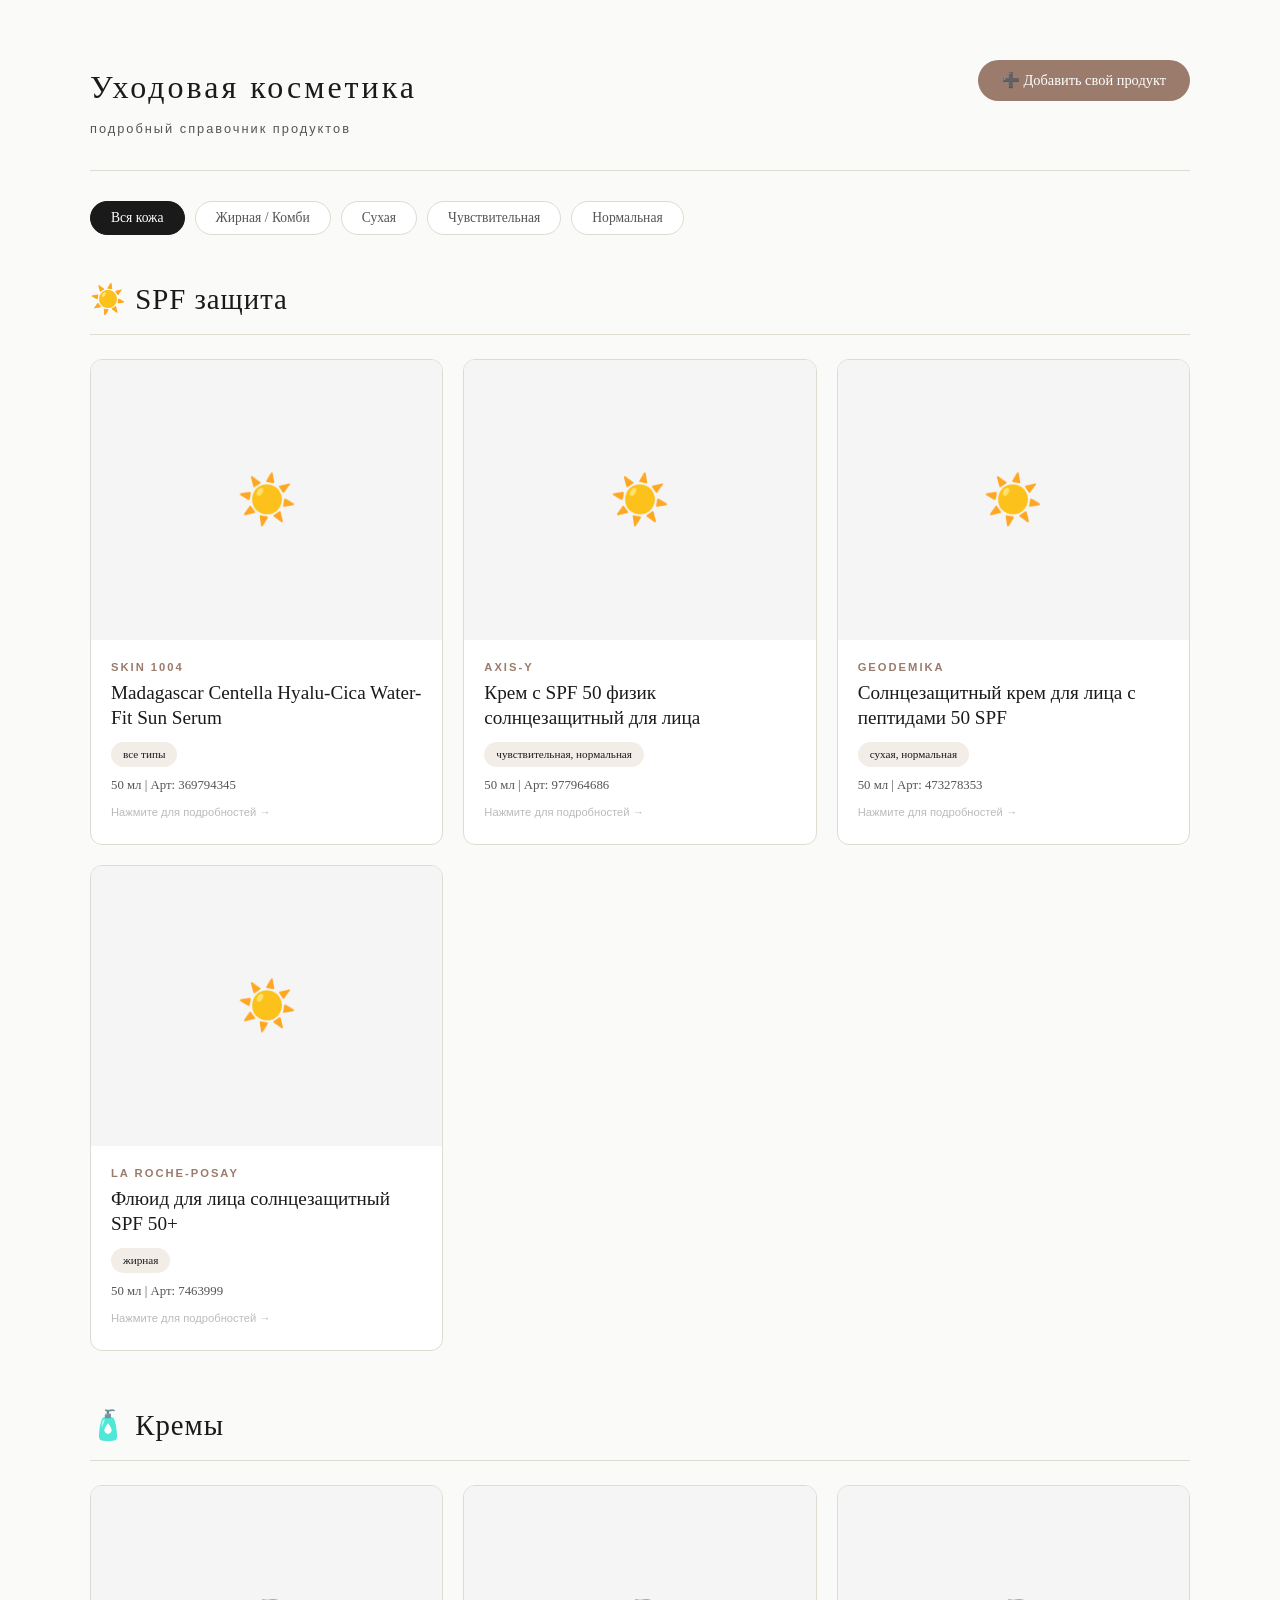
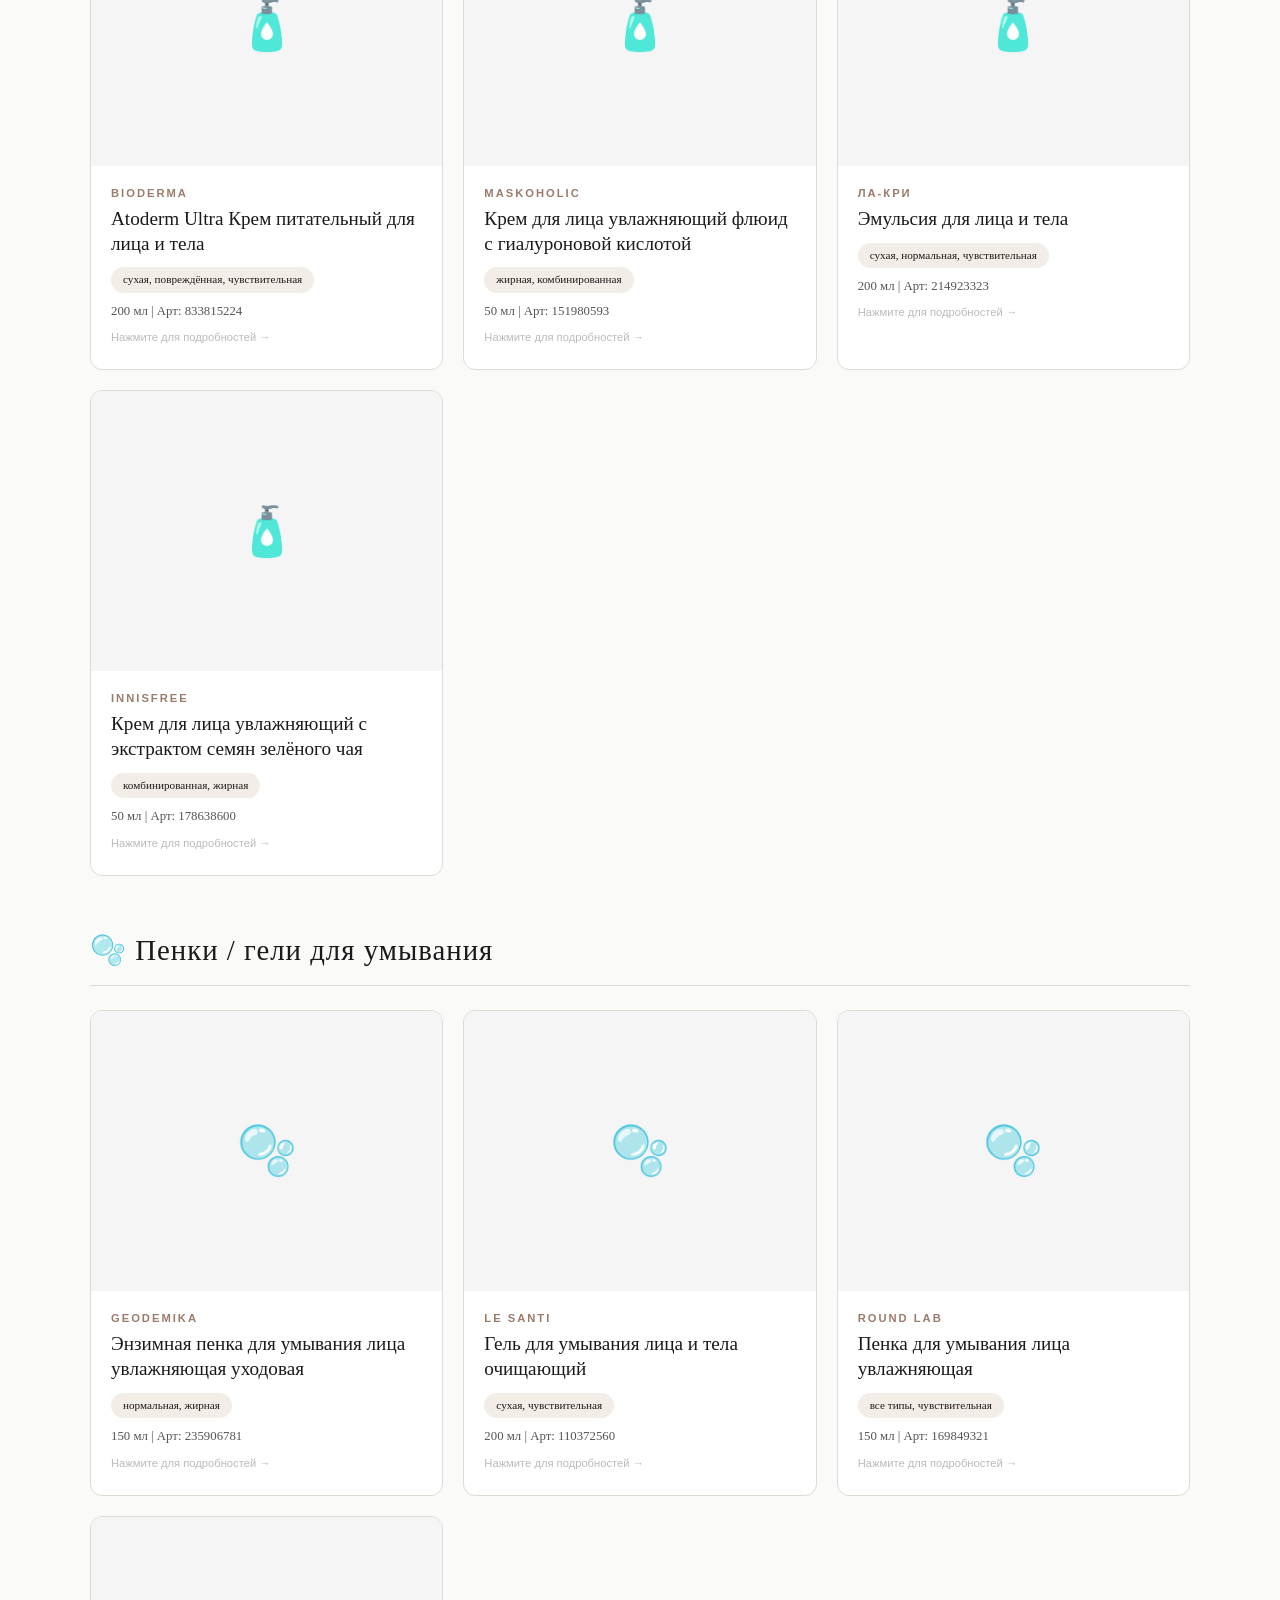
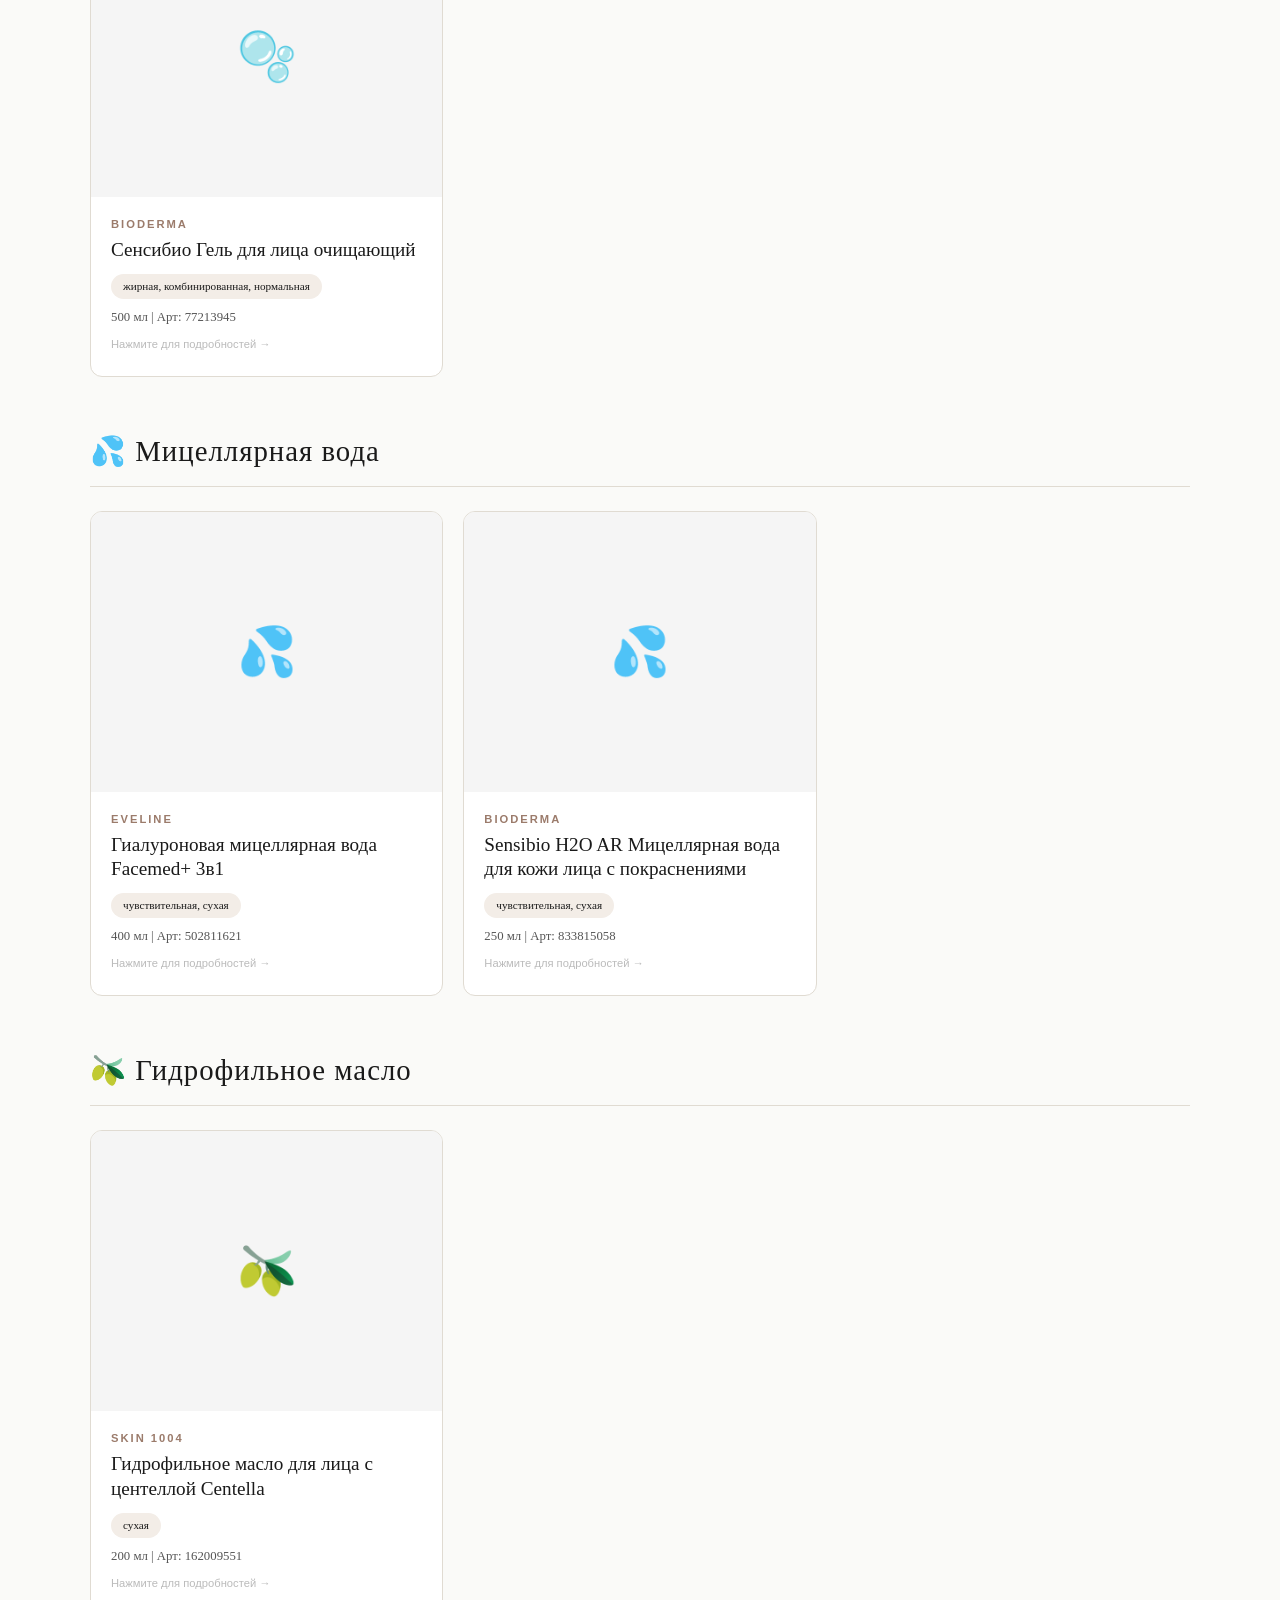
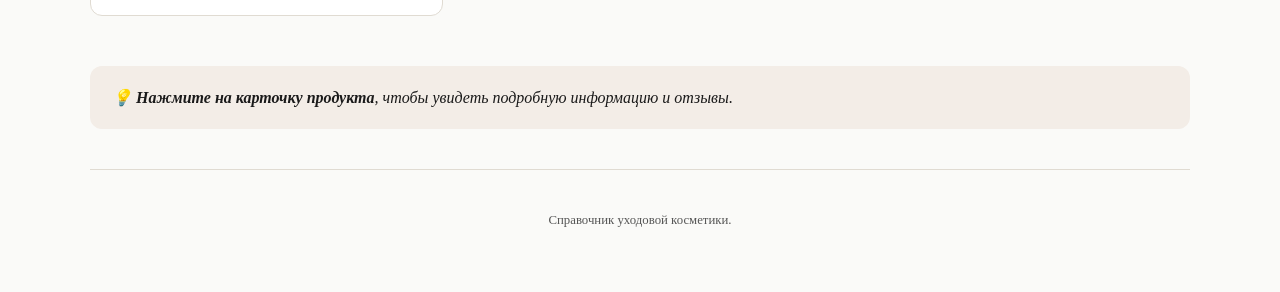
==== commit 3b3ae0a1: "Update index.html" ====
--- a/index.html
+++ b/index.html
@@ -2,18 +2,22 @@
 <html lang="ru">
 <head>
     <meta charset="UTF-8">
-   <link rel="icon" type="image/png" href="лого-edited-free (carve.photos).png">
     <meta name="viewport" content="width=device-width, initial-scale=1.0">
-    <title>Уходовая косметика | Справочник</title>
+    <meta name="description" content="Справочник уходовой косметики. Подробные обзоры кремов, SPF, сывороток, пенок для умывания, мицеллярной воды. Рекомендации по типу кожи.">
+    <meta name="keywords" content="уходовая косметика, справочник косметики, SPF, кремы, умывание, уход за кожей, корейская косметика">
+    <title>Уходовая косметика | Справочник продуктов для ухода за кожей</title>
+    <link rel="icon" type="image/png" href="logo.png">
+    <link rel="apple-touch-icon" sizes="180x180" href="logo.png">
+    <link rel="icon" type="image/png" sizes="192x192" href="logo.png">
     <link rel="stylesheet" href="style.css">
 </head>
 <body>
     <div class="container">
         <header class="site-header">
             <div>
-               <h1 class="site-title">Уходовая косметика
-    <span class="site-subtitle">подробный справочник продуктов</span>
-</h1>
+                <h1 class="site-title">Уходовая косметика
+                    <span class="site-subtitle">подробный справочник продуктов</span>
+                </h1>
             </div>
             <button class="add-product-btn" id="open-add-form">➕ Добавить свой продукт</button>
         </header>
@@ -29,7 +33,7 @@
         <div id="products-container"></div>
 
         <div class="note">
-            💡 <strong>Нажмите на карточку продукта</strong>, чтобы увидеть подробную информацию.
+            💡 <strong>Нажмите на карточку продукта</strong>, чтобы увидеть подробную информацию и отзывы.
         </div>
 
         <footer>
@@ -55,6 +59,18 @@
                     <h4>Состав и детали</h4>
                     <p id="modal-details"></p>
                 </div>
+                
+                <!-- Отзывы -->
+                <div class="reviews-section">
+                    <h4>💬 Отзывы</h4>
+                    <div id="reviews-list"></div>
+                    <div class="review-form">
+                        <input type="text" id="review-name" placeholder="Ваше имя">
+                        <textarea id="review-text" rows="3" placeholder="Напишите ваш отзыв о продукте..."></textarea>
+                        <button class="submit-btn" id="submit-review">Отправить отзыв</button>
+                        <p id="review-msg" style="margin-top: 8px; font-size: 0.85rem;"></p>
+                    </div>
+                </div>
             </div>
         </div>
     </div>
@@ -70,6 +86,8 @@
                 <div class="form-group"><label>Категория</label><select id="user-category">
                     <option value="sunscreen">☀️ SPF защита</option>
                     <option value="cream">🧴 Крем</option>
+                    <option value="foam">🫧 Пенка / гель для умывания</option>
+                    <option value="serum">💧 Сыворотка</option>
                     <option value="micellar">💦 Мицеллярная вода</option>
                     <option value="oilcleanser">🫒 Гидрофильное масло</option>
                 </select></div>
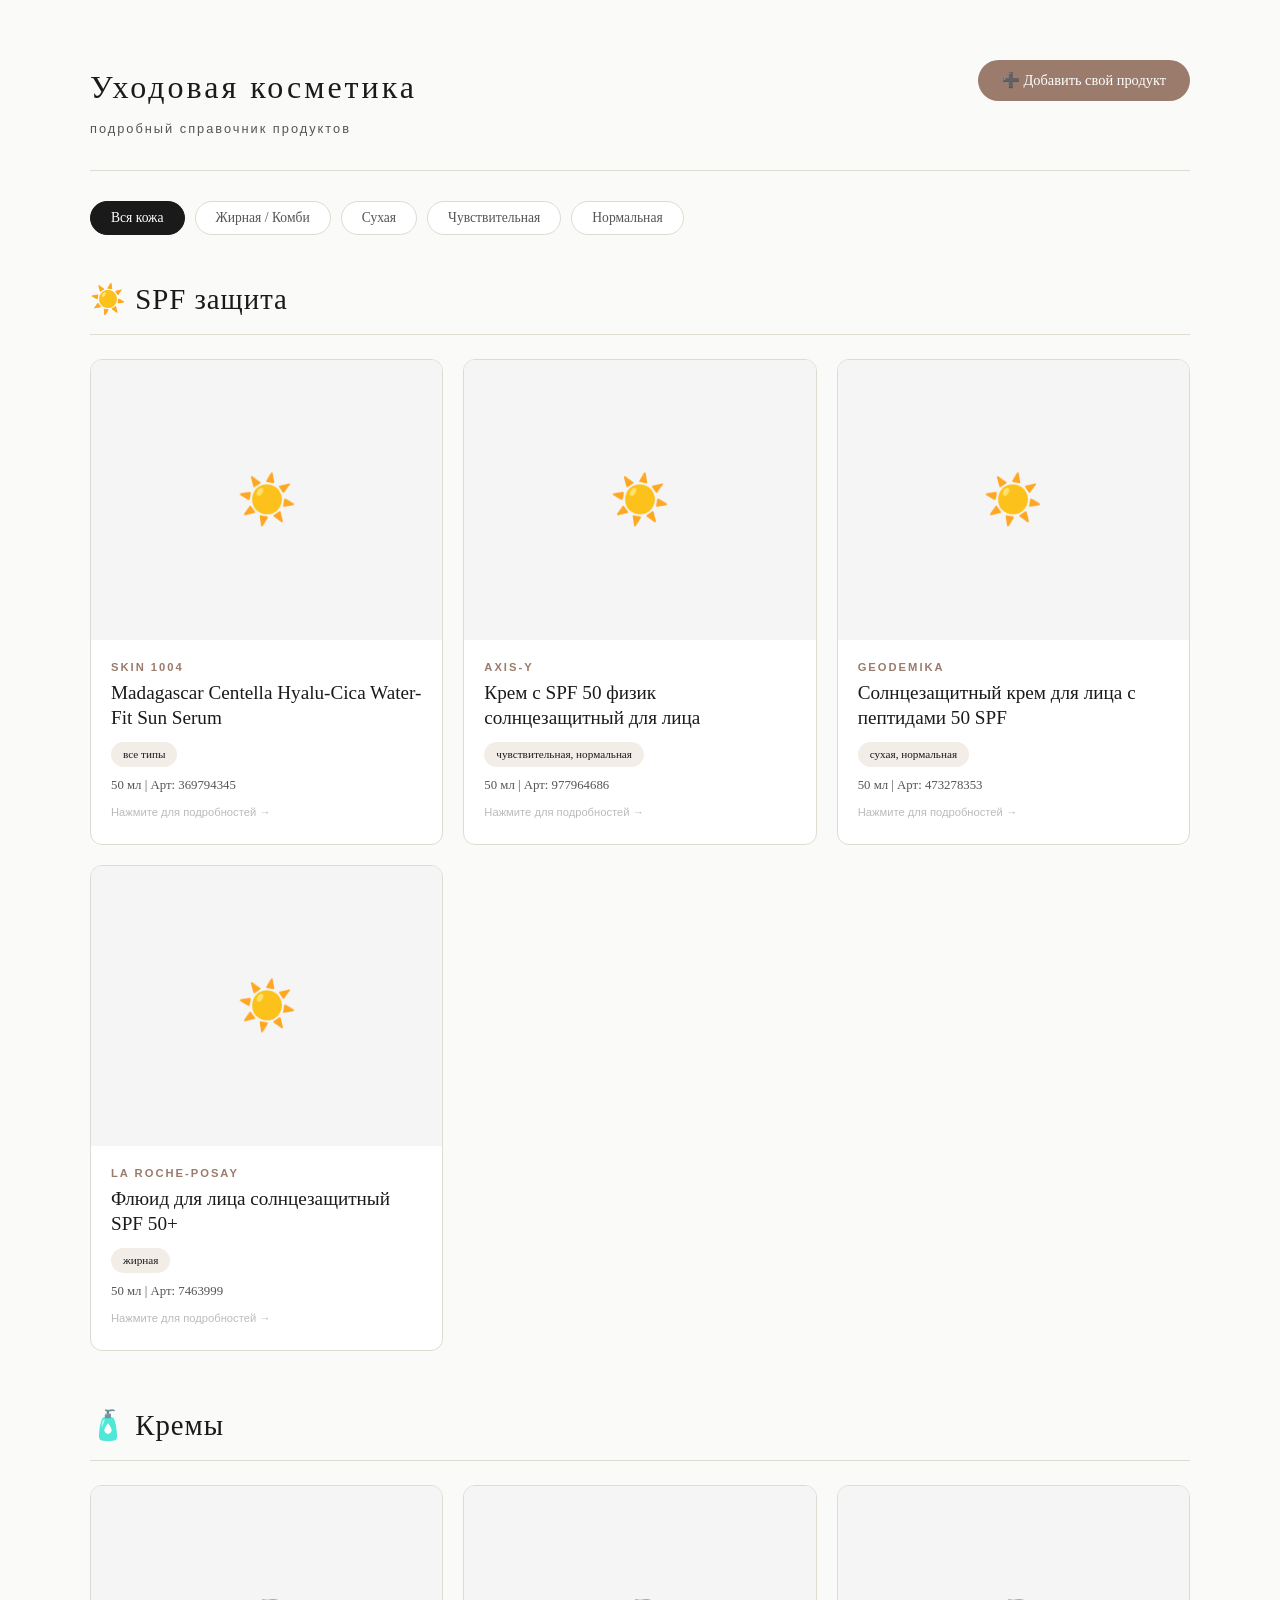
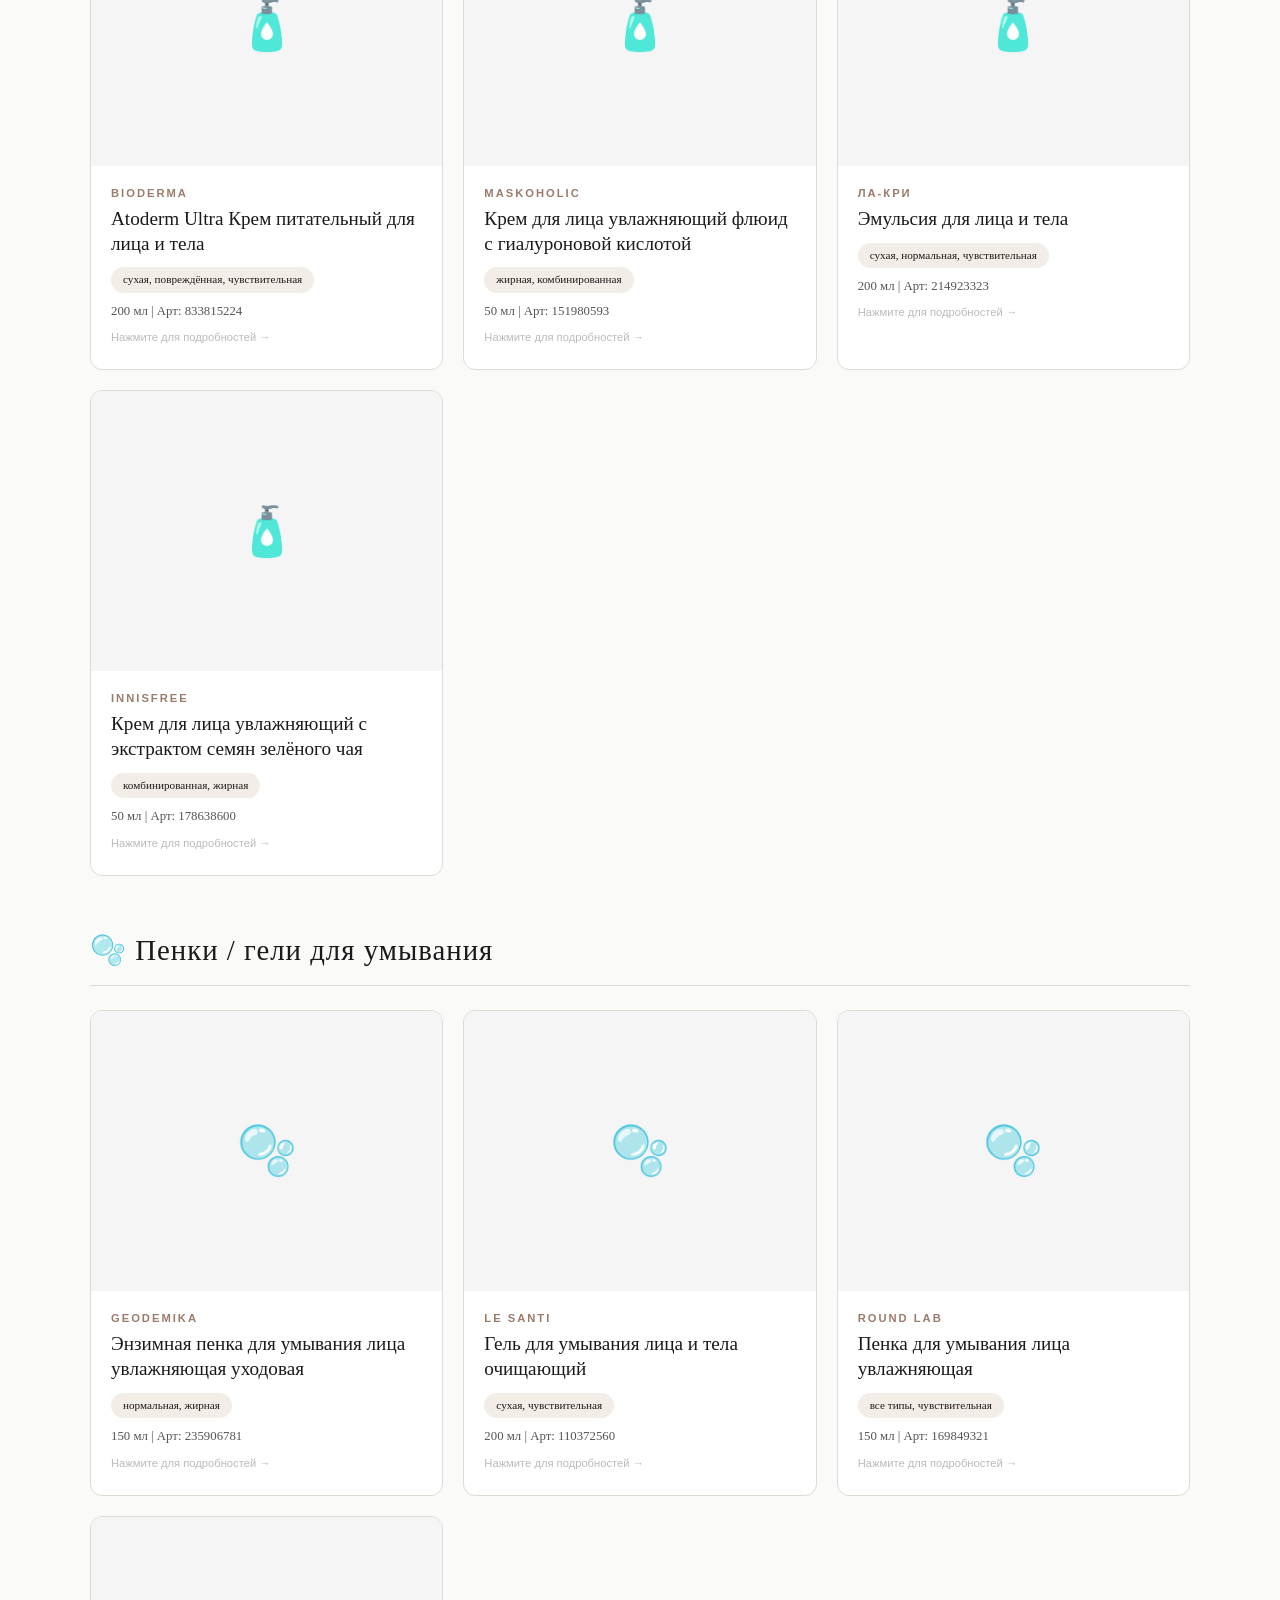
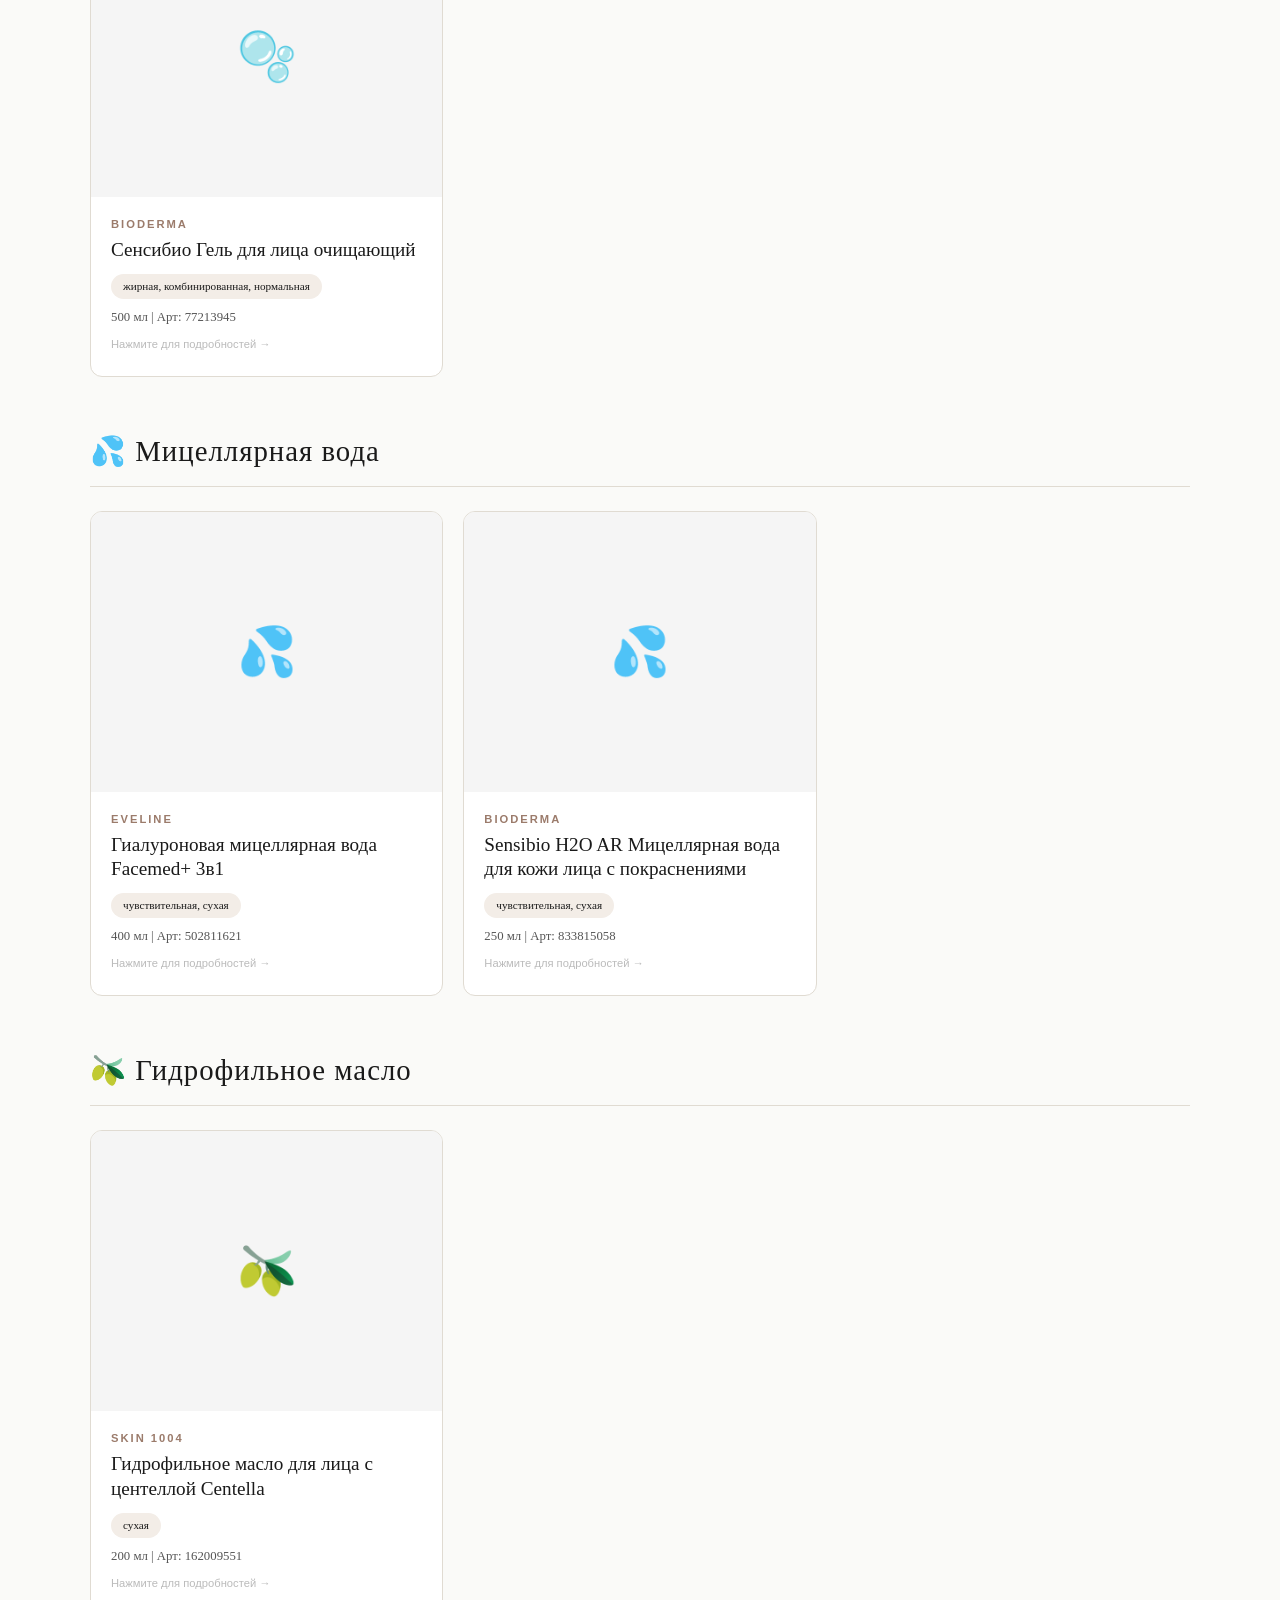
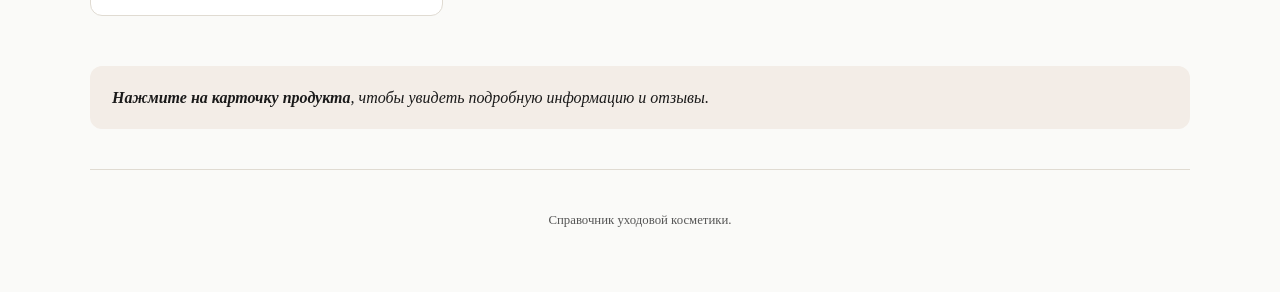
==== commit ad6187ea: "Update index.html" ====
--- a/index.html
+++ b/index.html
@@ -33,7 +33,7 @@
         <div id="products-container"></div>
 
         <div class="note">
-            💡 <strong>Нажмите на карточку продукта</strong>, чтобы увидеть подробную информацию и отзывы.
+             <strong>Нажмите на карточку продукта</strong>, чтобы увидеть подробную информацию и отзывы.
         </div>
 
         <footer>
@@ -96,7 +96,7 @@
                 <div class="form-group">
                     <label>Фото</label>
                     <div class="file-upload-area" id="file-upload-area">
-                        <span id="file-upload-text">📁 Нажмите, чтобы выбрать фото</span>
+                        <span id="file-upload-text"> Нажмите, чтобы выбрать фото</span>
                         <input type="file" id="user-image-file" accept="image/*" style="display: none;">
                     </div>
                     <img id="user-image-preview" class="preview-img" src="" alt="Превью" style="display: none;">
--- a/style.css
+++ b/style.css
@@ -1,9 +1,4 @@
-* {
-    margin: 0;
-    padding: 0;
-    box-sizing: border-box;
-}
-
+* { margin: 0; padding: 0; box-sizing: border-box; }
 body {
     font-family: Georgia, 'Times New Roman', serif;
     background: #fafaf8;
@@ -11,13 +6,7 @@
     line-height: 1.7;
     padding: 20px;
 }
-
-.container {
-    max-width: 1100px;
-    margin: 0 auto;
-}
-
-/* Шапка */
+.container { max-width: 1100px; margin: 0 auto; }
 .site-header {
     padding: 40px 0 30px;
     border-bottom: 1px solid #e0dbd2;
@@ -28,469 +17,178 @@
     flex-wrap: wrap;
     gap: 16px;
 }
+.site-title { font-size: 2rem; letter-spacing: 3px; font-weight: normal; }
+.site-subtitle { display: block; font-size: 0.8rem; color: #555; letter-spacing: 2px; font-family: 'Segoe UI', Arial, sans-serif; margin-top: 4px; }
+.skin-nav { display: flex; gap: 10px; flex-wrap: wrap; margin-bottom: 40px; }
+.skin-btn { border: 1px solid #e0dbd2; background: white; padding: 8px 20px; border-radius: 30px; cursor: pointer; font-size: 0.85rem; font-family: Georgia, serif; transition: 0.2s; color: #555; }
+.skin-btn.active, .skin-btn:hover { background: #1a1a1a; color: white; border-color: #1a1a1a; }
+.section { margin-bottom: 50px; }
+.section-heading { font-size: 1.8rem; font-weight: normal; border-bottom: 1px solid #e0dbd2; padding-bottom: 10px; margin-bottom: 24px; letter-spacing: 1px; }
+.cards-grid { display: grid; grid-template-columns: repeat(auto-fill, minmax(280px, 1fr)); gap: 20px; }
+.card { background: white; border: 1px solid #e0dbd2; border-radius: 12px; overflow: hidden; transition: transform 0.2s, box-shadow 0.2s; cursor: pointer; }
+.card:hover { transform: translateY(-4px); box-shadow: 0 12px 30px rgba(0,0,0,0.08); }
+.card-img-wrapper { width: 100%; height: 280px; background: #f5f5f5; display: flex; align-items: center; justify-content: center; font-size: 3rem; position: relative; overflow: hidden; }
+.card-img-wrapper img { width: 100%; height: 100%; object-fit: contain; position: absolute; top: 0; left: 0; background: white; }
+.card-body { padding: 18px 20px 22px; }
+.card-brand { font-size: 0.7rem; text-transform: uppercase; letter-spacing: 2px; color: #9b7b6b; margin-bottom: 4px; font-family: 'Segoe UI', Arial, sans-serif; font-weight: 600; }
+.card-name { font-size: 1.2rem; margin-bottom: 8px; line-height: 1.3; }
+.card-type { display: inline-block; background: #f3ede7; padding: 3px 12px; border-radius: 20px; font-size: 0.7rem; margin-bottom: 8px; }
+.card-volume { font-size: 0.8rem; color: #555; }
+.card-click-hint { font-size: 0.7rem; color: #bbb; margin-top: 6px; font-family: 'Segoe UI', Arial, sans-serif; }
+.note { background: #f3ede7; padding: 18px 22px; border-radius: 12px; margin: 30px 0; font-style: italic; }
+.add-product-btn { background: #9b7b6b; color: white; border: none; padding: 12px 24px; border-radius: 30px; cursor: pointer; font-size: 0.9rem; font-family: Georgia, serif; transition: 0.2s; white-space: nowrap; }
+.add-product-btn:hover { background: #7d6255; }
+.secret-login { color: inherit; text-decoration: none; cursor: pointer; }
+.secret-login:hover { color: #9b7b6b; }
+footer { text-align: center; padding: 40px 0; color: #555; font-size: 0.8rem; border-top: 1px solid #e0dbd2; margin-top: 40px; }
+.modal-overlay { display: none; position: fixed; top: 0; left: 0; width: 100%; height: 100%; background: rgba(0,0,0,0.55); z-index: 2000; justify-content: center; align-items: center; padding: 20px; }
+.modal-overlay.show { display: flex; }
+.modal { background: white; border-radius: 20px; max-width: 600px; width: 100%; max-height: 90vh; overflow-y: auto; box-shadow: 0 25px 60px rgba(0,0,0,0.2); position: relative; font-family: Georgia, serif; }
+.modal-close { position: absolute; top: 16px; right: 20px; background: rgba(255,255,255,0.9); border: none; font-size: 1.8rem; cursor: pointer; width: 40px; height: 40px; border-radius: 50%; display: flex; align-items: center; justify-content: center; z-index: 10; color: #333; }
+.modal-close:hover { background: #eee; }
+.modal-img-wrapper { width: 100%; height: 400px; background: #f5f5f5; display: flex; align-items: center; justify-content: center; font-size: 5rem; border-radius: 20px 20px 0 0; position: relative; overflow: hidden; }
+.modal-img-wrapper img { width: 100%; height: 100%; object-fit: contain; position: absolute; top: 0; left: 0; background: white; }
+.modal-body { padding: 28px 30px 30px; }
+.modal-brand { font-size: 0.75rem; text-transform: uppercase; letter-spacing: 2px; color: #9b7b6b; margin-bottom: 6px; font-family: 'Segoe UI', Arial, sans-serif; font-weight: 600; }
+.modal-name { font-size: 1.8rem; margin-bottom: 12px; line-height: 1.2; }
+.modal-info-row { display: flex; gap: 16px; flex-wrap: wrap; margin-bottom: 16px; font-size: 0.85rem; color: #555; }
+.modal-info-row span { background: #f3ede7; padding: 5px 14px; border-radius: 20px; }
+.modal-description { font-size: 1rem; line-height: 1.8; margin-bottom: 20px; color: #333; }
+.modal-details-block { background: #fafaf8; padding: 18px 20px; border-radius: 12px; border: 1px solid #e0dbd2; }
+.modal-details-block h4 { font-size: 0.8rem; text-transform: uppercase; letter-spacing: 2px; margin-bottom: 8px; color: #9b7b6b; font-family: 'Segoe UI', Arial, sans-serif; }
+.modal-details-block p { font-size: 0.9rem; color: #444; }
+.form-group { margin-bottom: 16px; }
+.form-group label { display: block; font-weight: bold; margin-bottom: 4px; font-size: 0.85rem; font-family: 'Segoe UI', Arial, sans-serif; }
+.form-group input, .form-group select, .form-group textarea { width: 100%; padding: 10px 12px; border: 1px solid #ccc; border-radius: 8px; font-size: 0.9rem; font-family: inherit; }
+.form-group textarea { resize: vertical; }
+.file-upload-area { border: 2px dashed #ccc; padding: 20px; text-align: center; border-radius: 8px; cursor: pointer; transition: 0.2s; font-size: 0.9rem; color: #888; font-family: 'Segoe UI', Arial, sans-serif; }
+.file-upload-area:hover { border-color: #9b7b6b; color: #9b7b6b; }
+.preview-img { max-width: 200px; max-height: 150px; border-radius: 8px; margin-top: 10px; object-fit: contain; }
+.submit-btn { background: #2c3e50; color: white; border: none; padding: 12px 28px; border-radius: 8px; cursor: pointer; font-size: 0.9rem; font-weight: bold; transition: 0.2s; }
+.submit-btn:hover { background: #1a252f; }
+.cancel-btn { background: #eee; color: #333; border: none; padding: 10px 20px; border-radius: 8px; cursor: pointer; font-size: 0.9rem; }
+.admin-product-item { padding: 12px 16px; border-bottom: 1px solid #eee; cursor: pointer; font-size: 0.9rem; display: flex; justify-content: space-between; align-items: center; }
+.admin-product-item:hover { background: #fdf2f2; }
+.admin-product-item .delete-btn { background: #c0392b; color: white; border: none; padding: 6px 14px; border-radius: 6px; cursor: pointer; font-size: 0.8rem; }
+.admin-product-item .edit-btn { background: #9b7b6b; color: white; border: none; padding: 6px 10px; border-radius: 6px; cursor: pointer; font-size: 0.8rem; margin-right: 6px; }
+.admin-product-item .edit-btn:hover { background: #7d6255; }
+.admin-product-item .user-badge { background: #f3ede7; padding: 2px 8px; border-radius: 10px; font-size: 0.7rem; margin-left: 8px; }
 
-.site-title {
-    font-size: 2rem;
-    letter-spacing: 3px;
+/* Отзывы */
+.reviews-section {
+    margin-top: 28px;
+    padding-top: 28px;
+    border-top: 2px solid #f3ede7;
+}
+
+.reviews-section h4 {
+    font-size: 1rem;
+    letter-spacing: 1px;
+    margin-bottom: 18px;
+    color: #9b7b6b;
+    font-family: Georgia, serif;
     font-weight: normal;
 }
 
-.site-subtitle {
-    display: block;
-    font-size: 0.8rem;
-    color: #555;
-    letter-spacing: 2px;
-    font-family: 'Segoe UI', Arial, sans-serif;
-    margin-top: 4px;
+.review-item {
+    background: #fdfcf9;
+    padding: 16px 18px;
+    border-radius: 12px;
+    margin-bottom: 12px;
+    border: 1px solid #f0ebe3;
+    transition: 0.2s;
 }
 
-/* Фильтры */
-.skin-nav {
-    display: flex;
-    gap: 10px;
-    flex-wrap: wrap;
-    margin-bottom: 40px;
+.review-item:hover {
+    border-color: #e0dbd2;
+    background: #faf8f4;
 }
 
-.skin-btn {
-    border: 1px solid #e0dbd2;
-    background: white;
-    padding: 8px 20px;
-    border-radius: 30px;
-    cursor: pointer;
-    font-size: 0.85rem;
+.review-item .review-name {
+    font-weight: bold;
+    font-size: 0.9rem;
+    color: #5a4a3e;
+    margin-bottom: 6px;
     font-family: Georgia, serif;
-    transition: 0.2s;
-    color: #555;
 }
 
-.skin-btn.active,
-.skin-btn:hover {
-    background: #1a1a1a;
-    color: white;
-    border-color: #1a1a1a;
+.review-item .review-text {
+    font-size: 0.95rem;
+    color: #444;
+    line-height: 1.6;
+    font-style: italic;
 }
 
-/* Карточки */
-.section {
-    margin-bottom: 50px;
-}
-
-.section-heading {
-    font-size: 1.8rem;
-    font-weight: normal;
-    border-bottom: 1px solid #e0dbd2;
-    padding-bottom: 10px;
-    margin-bottom: 24px;
-    letter-spacing: 1px;
-}
-
-.cards-grid {
-    display: grid;
-    grid-template-columns: repeat(auto-fill, minmax(280px, 1fr));
-    gap: 20px;
-}
-
-.card {
-    background: white;
-    border: 1px solid #e0dbd2;
-    border-radius: 12px;
-    overflow: hidden;
-    transition: transform 0.2s, box-shadow 0.2s;
-    cursor: pointer;
-}
-
-.card:hover {
-    transform: translateY(-4px);
-    box-shadow: 0 12px 30px rgba(0, 0, 0, 0.08);
-}
-
-.card-img-wrapper {
-    width: 100%;
-    height: 280px;
-    background: #f5f5f5;
-    display: flex;
-    align-items: center;
-    justify-content: center;
-    font-size: 3rem;
-    position: relative;
-    overflow: hidden;
-}
-
-.card-img-wrapper img {
-    width: 100%;
-    height: 100%;
-    object-fit: contain;
-    position: absolute;
-    top: 0;
-    left: 0;
-    background: white;
-}
-
-.card-body {
-    padding: 18px 20px 22px;
-}
-
-.card-brand {
-    font-size: 0.7rem;
-    text-transform: uppercase;
-    letter-spacing: 2px;
-    color: #9b7b6b;
-    margin-bottom: 4px;
-    font-family: 'Segoe UI', Arial, sans-serif;
-    font-weight: 600;
-}
-
-.card-name {
-    font-size: 1.2rem;
-    margin-bottom: 8px;
-    line-height: 1.3;
-}
-
-.card-type {
-    display: inline-block;
-    background: #f3ede7;
-    padding: 3px 12px;
-    border-radius: 20px;
-    font-size: 0.7rem;
-    margin-bottom: 8px;
-}
-
-.card-volume {
-    font-size: 0.8rem;
-    color: #555;
-}
-
-.card-click-hint {
-    font-size: 0.7rem;
+.review-item .review-date {
+    font-size: 0.75rem;
     color: #bbb;
-    margin-top: 6px;
+    margin-top: 8px;
     font-family: 'Segoe UI', Arial, sans-serif;
 }
 
-.note {
-    background: #f3ede7;
-    padding: 18px 22px;
-    border-radius: 12px;
-    margin: 30px 0;
-    font-style: italic;
+.review-form {
+    margin-top: 20px;
+    background: #fdfcf9;
+    padding: 20px;
+    border-radius: 14px;
+    border: 1px solid #f0ebe3;
 }
 
-/* Кнопка добавить */
-.add-product-btn {
+.review-form input {
+    width: 100%;
+    padding: 12px 16px;
+    border: 1px solid #e0dbd2;
+    border-radius: 10px;
+    font-size: 0.9rem;
+    font-family: Georgia, serif;
+    margin-bottom: 10px;
+    background: white;
+    transition: 0.2s;
+}
+
+.review-form input:focus {
+    outline: none;
+    border-color: #9b7b6b;
+    box-shadow: 0 0 0 3px rgba(155, 123, 107, 0.1);
+}
+
+.review-form textarea {
+    width: 100%;
+    padding: 12px 16px;
+    border: 1px solid #e0dbd2;
+    border-radius: 10px;
+    font-size: 0.9rem;
+    font-family: Georgia, serif;
+    resize: vertical;
+    background: white;
+    transition: 0.2s;
+}
+
+.review-form textarea:focus {
+    outline: none;
+    border-color: #9b7b6b;
+    box-shadow: 0 0 0 3px rgba(155, 123, 107, 0.1);
+}
+
+.review-form .submit-btn {
     background: #9b7b6b;
     color: white;
     border: none;
-    padding: 12px 24px;
-    border-radius: 30px;
+    padding: 12px 28px;
+    border-radius: 25px;
     cursor: pointer;
     font-size: 0.9rem;
     font-family: Georgia, serif;
     transition: 0.2s;
-    white-space: nowrap;
+    margin-top: 4px;
 }
 
-.add-product-btn:hover {
+.review-form .submit-btn:hover {
     background: #7d6255;
 }
 
-/* Секретный вход */
-.secret-login {
-    color: inherit;
-    text-decoration: none;
-    cursor: pointer;
+@media (max-width: 600px) {
+    .card-img-wrapper { height: 220px; }
+    .modal-img-wrapper { height: 280px; }
+    .modal-body { padding: 20px; }
 }
-
-.secret-login:hover {
-    color: #9b7b6b;
-}
-
-footer {
-    text-align: center;
-    padding: 40px 0;
-    color: #555;
-    font-size: 0.8rem;
-    border-top: 1px solid #e0dbd2;
-    margin-top: 40px;
-}
-
-/* Модальное окно */
-.modal-overlay {
-    display: none;
-    position: fixed;
-    top: 0;
-    left: 0;
-    width: 100%;
-    height: 100%;
-    background: rgba(0, 0, 0, 0.55);
-    z-index: 2000;
-    justify-content: center;
-    align-items: center;
-    padding: 20px;
-}
-
-.modal-overlay.show {
-    display: flex;
-}
-
-.modal {
-    background: white;
-    border-radius: 20px;
-    max-width: 600px;
-    width: 100%;
-    max-height: 90vh;
-    overflow-y: auto;
-    box-shadow: 0 25px 60px rgba(0, 0, 0, 0.2);
-    position: relative;
-    font-family: Georgia, serif;
-}
-
-.modal-close {
-    position: absolute;
-    top: 16px;
-    right: 20px;
-    background: rgba(255, 255, 255, 0.9);
-    border: none;
-    font-size: 1.8rem;
-    cursor: pointer;
-    width: 40px;
-    height: 40px;
-    border-radius: 50%;
-    display: flex;
-    align-items: center;
-    justify-content: center;
-    z-index: 10;
-    color: #333;
-}
-
-.modal-close:hover {
-    background: #eee;
-}
-
-.modal-img-wrapper {
-    width: 100%;
-    height: 400px;
-    background: #f5f5f5;
-    display: flex;
-    align-items: center;
-    justify-content: center;
-    font-size: 5rem;
-    border-radius: 20px 20px 0 0;
-    position: relative;
-    overflow: hidden;
-}
-
-.modal-img-wrapper img {
-    width: 100%;
-    height: 100%;
-    object-fit: contain;
-    position: absolute;
-    top: 0;
-    left: 0;
-    background: white;
-}
-
-.modal-body {
-    padding: 28px 30px 30px;
-}
-
-.modal-brand {
-    font-size: 0.75rem;
-    text-transform: uppercase;
-    letter-spacing: 2px;
-    color: #9b7b6b;
-    margin-bottom: 6px;
-    font-family: 'Segoe UI', Arial, sans-serif;
-    font-weight: 600;
-}
-
-.modal-name {
-    font-size: 1.8rem;
-    margin-bottom: 12px;
-    line-height: 1.2;
-}
-
-.modal-info-row {
-    display: flex;
-    gap: 16px;
-    flex-wrap: wrap;
-    margin-bottom: 16px;
-    font-size: 0.85rem;
-    color: #555;
-}
-
-.modal-info-row span {
-    background: #f3ede7;
-    padding: 5px 14px;
-    border-radius: 20px;
-}
-
-.modal-description {
-    font-size: 1rem;
-    line-height: 1.8;
-    margin-bottom: 20px;
-    color: #333;
-}
-
-.modal-details-block {
-    background: #fafaf8;
-    padding: 18px 20px;
-    border-radius: 12px;
-    border: 1px solid #e0dbd2;
-}
-
-.modal-details-block h4 {
-    font-size: 0.8rem;
-    text-transform: uppercase;
-    letter-spacing: 2px;
-    margin-bottom: 8px;
-    color: #9b7b6b;
-    font-family: 'Segoe UI', Arial, sans-serif;
-}
-
-.modal-details-block p {
-    font-size: 0.9rem;
-    color: #444;
-}
-
-/* Формы */
-.form-group {
-    margin-bottom: 16px;
-}
-
-.form-group label {
-    display: block;
-    font-weight: bold;
-    margin-bottom: 4px;
-    font-size: 0.85rem;
-    font-family: 'Segoe UI', Arial, sans-serif;
-}
-
-.form-group input,
-.form-group select,
-.form-group textarea {
-    width: 100%;
-    padding: 10px 12px;
-    border: 1px solid #ccc;
-    border-radius: 8px;
-    font-size: 0.9rem;
-    font-family: inherit;
-}
-
-.form-group textarea {
-    resize: vertical;
-}
-
-/* Загрузка фото */
-.file-upload-area {
-    border: 2px dashed #ccc;
-    padding: 20px;
-    text-align: center;
-    border-radius: 8px;
-    cursor: pointer;
-    transition: 0.2s;
-    font-size: 0.9rem;
-    color: #888;
-    font-family: 'Segoe UI', Arial, sans-serif;
-}
-
-.file-upload-area:hover {
-    border-color: #9b7b6b;
-    color: #9b7b6b;
-}
-
-.preview-img {
-    max-width: 200px;
-    max-height: 150px;
-    border-radius: 8px;
-    margin-top: 10px;
-    object-fit: contain;
-}
-
-.submit-btn {
-    background: #2c3e50;
-    color: white;
-    border: none;
-    padding: 12px 28px;
-    border-radius: 8px;
-    cursor: pointer;
-    font-size: 0.9rem;
-    font-weight: bold;
-    transition: 0.2s;
-}
-
-.submit-btn:hover {
-    background: #1a252f;
-}
-
-.cancel-btn {
-    background: #eee;
-    color: #333;
-    border: none;
-    padding: 10px 20px;
-    border-radius: 8px;
-    cursor: pointer;
-    font-size: 0.9rem;
-}
-
-/* Админ-список */
-.admin-product-item {
-    padding: 12px 16px;
-    border-bottom: 1px solid #eee;
-    cursor: pointer;
-    font-size: 0.9rem;
-    display: flex;
-    justify-content: space-between;
-    align-items: center;
-}
-
-.admin-product-item:hover {
-    background: #fdf2f2;
-}
-
-.admin-product-item .delete-btn {
-    background: #c0392b;
-    color: white;
-    border: none;
-    padding: 6px 14px;
-    border-radius: 6px;
-    cursor: pointer;
-    font-size: 0.8rem;
-}
-
-.admin-product-item .user-badge {
-    background: #f3ede7;
-    padding: 2px 8px;
-    border-radius: 10px;
-    font-size: 0.7rem;
-    margin-left: 8px;
-}
-
-@media (max-width: 600px) {
-    .card-img-wrapper {
-        height: 220px;
-    }
-
-    .modal-img-wrapper {
-        height: 280px;
-    }
-
-    .modal-body {
-        padding: 20px;
-    }
-}
-
-.admin-product-item .edit-btn {
-    background: #9b7b6b;
-    color: white;
-    border: none;
-    padding: 6px 10px;
-    border-radius: 6px;
-    cursor: pointer;
-    font-size: 0.8rem;
-    margin-right: 6px;
-}
-
-.admin-product-item .edit-btn:hover {
-    background: #7d6255;
-}
